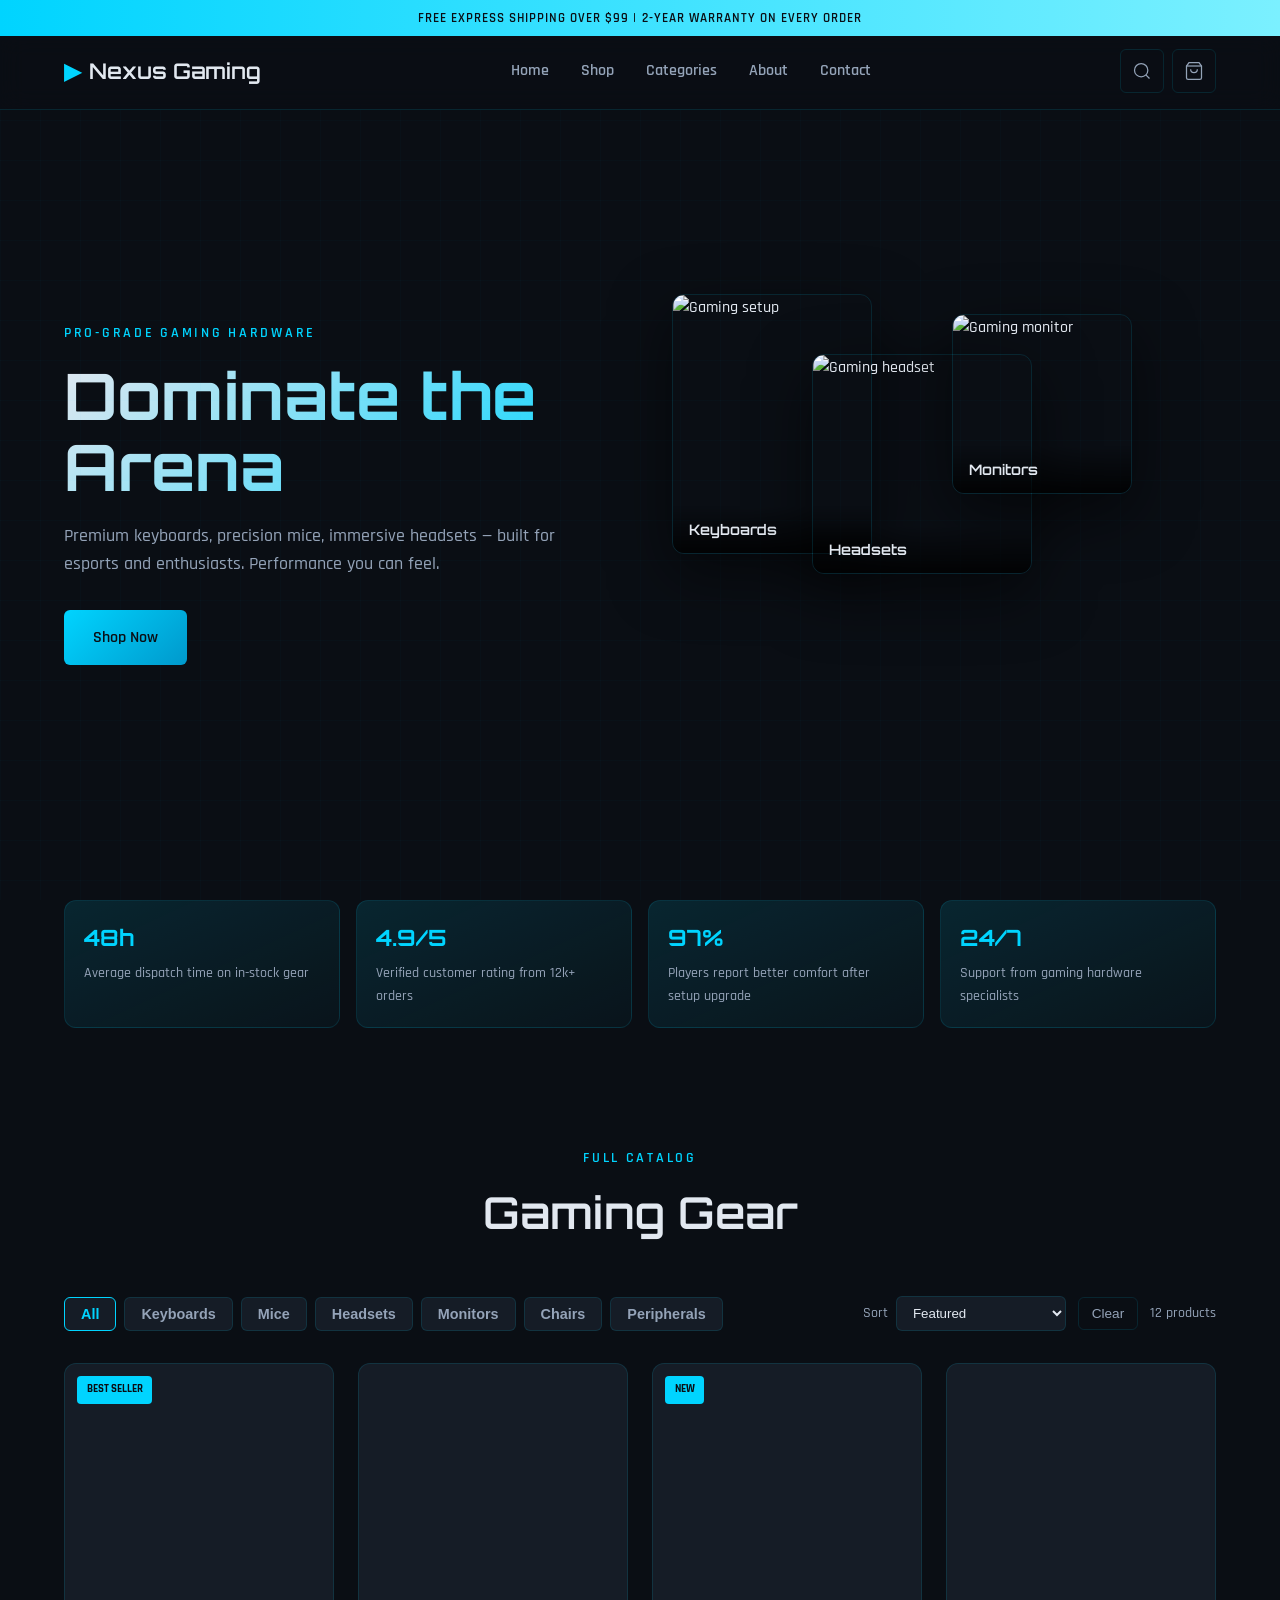
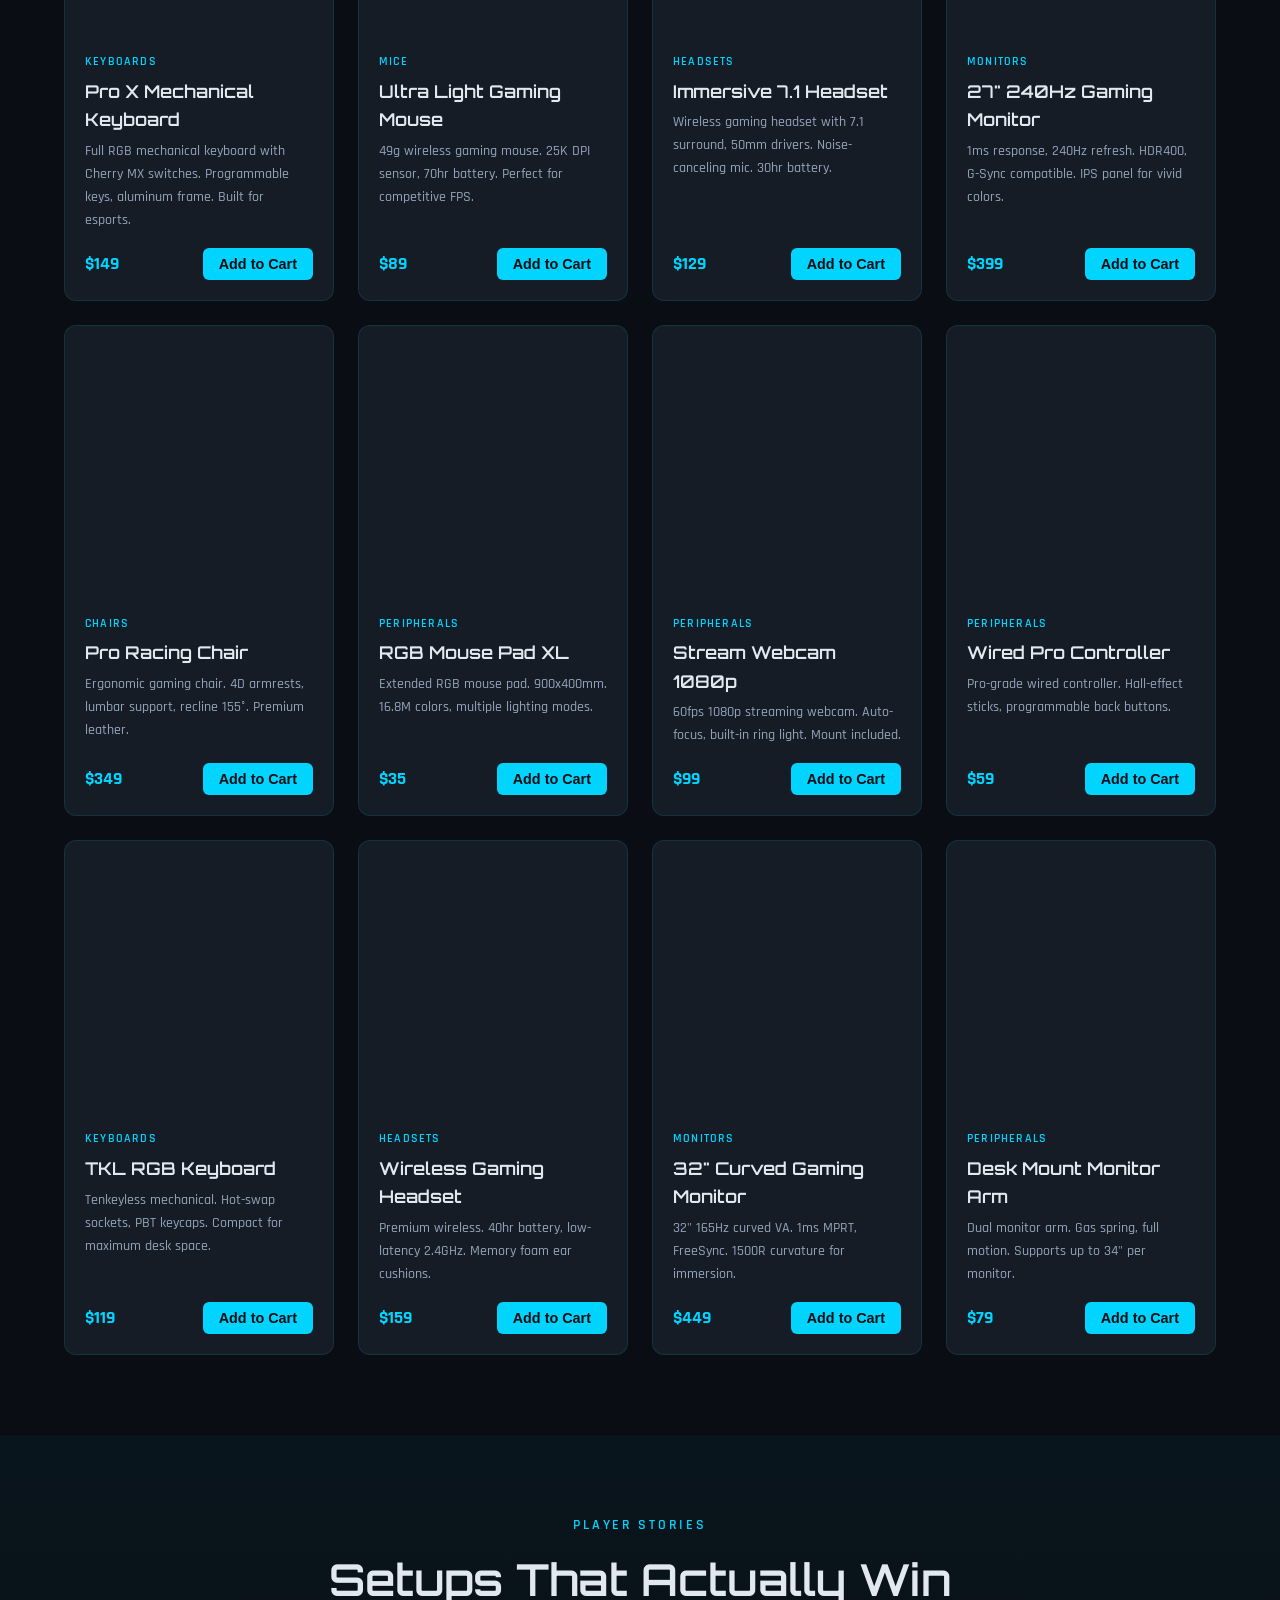
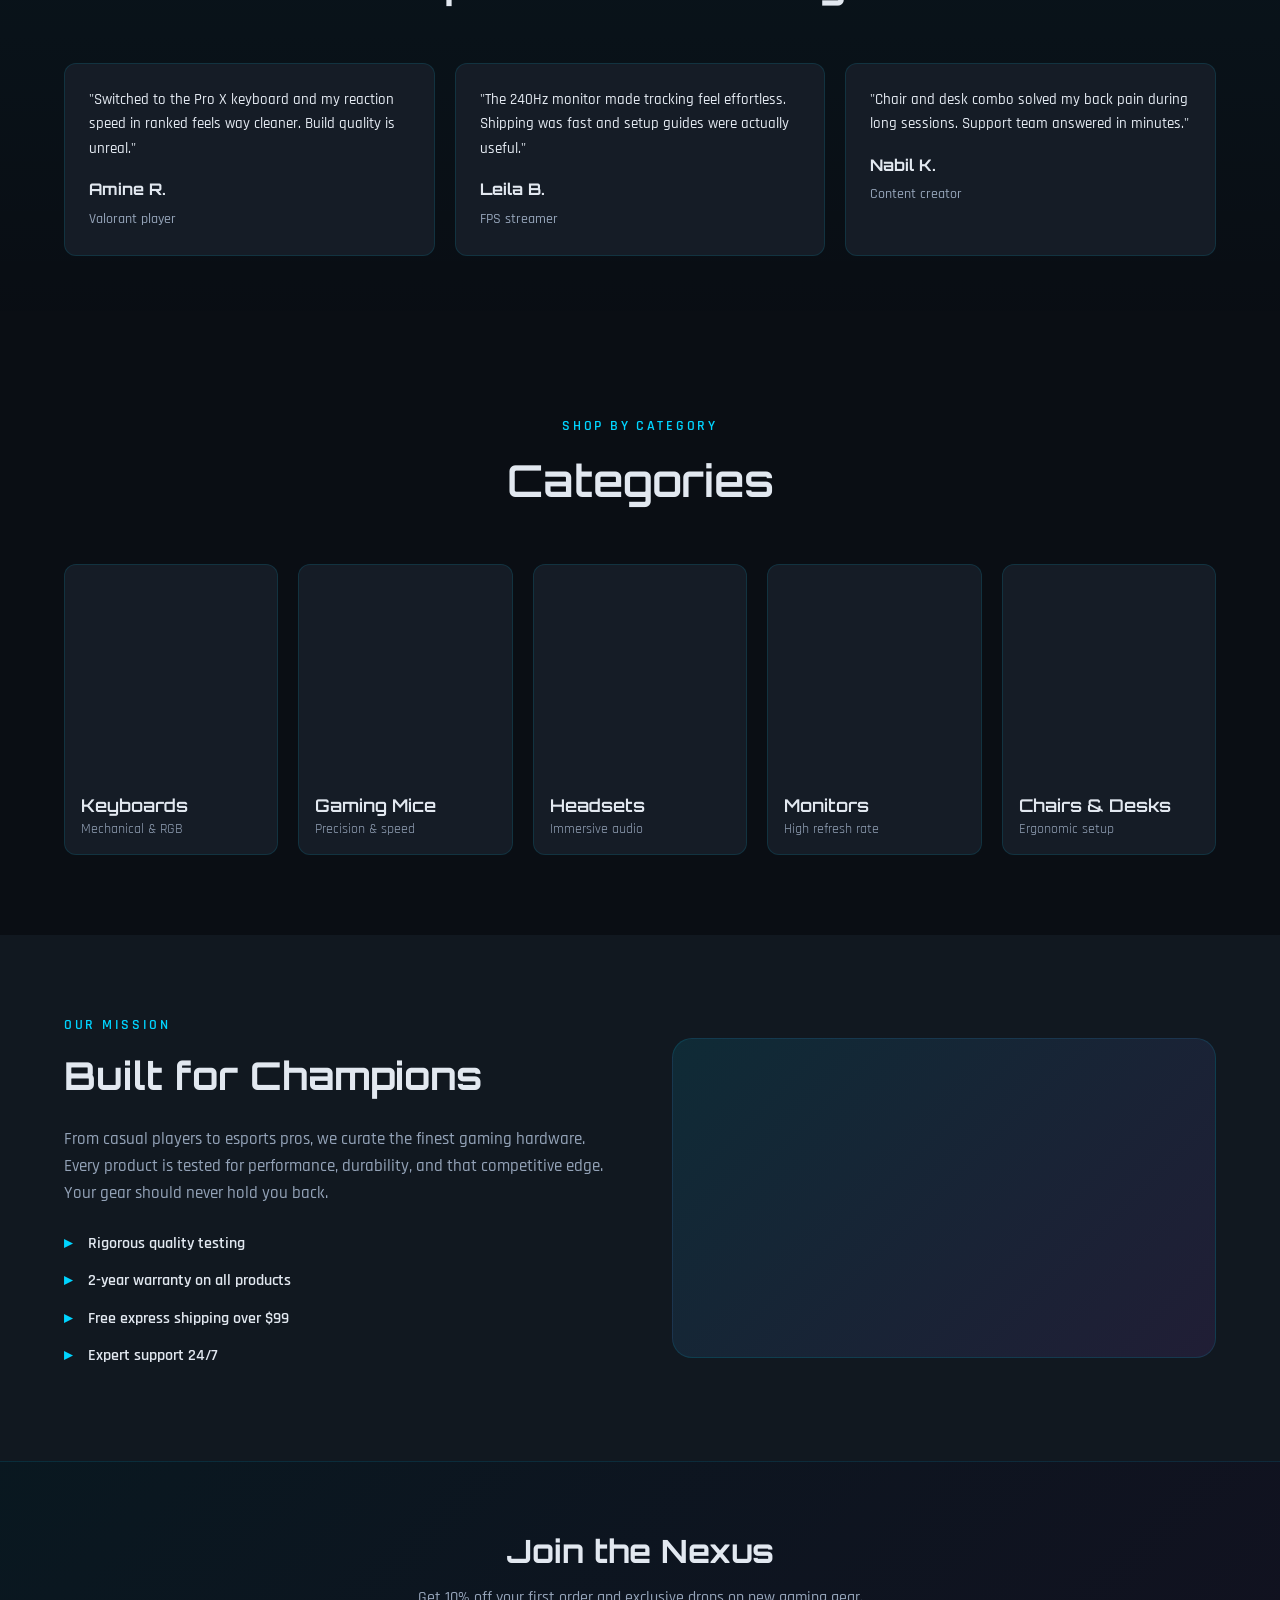
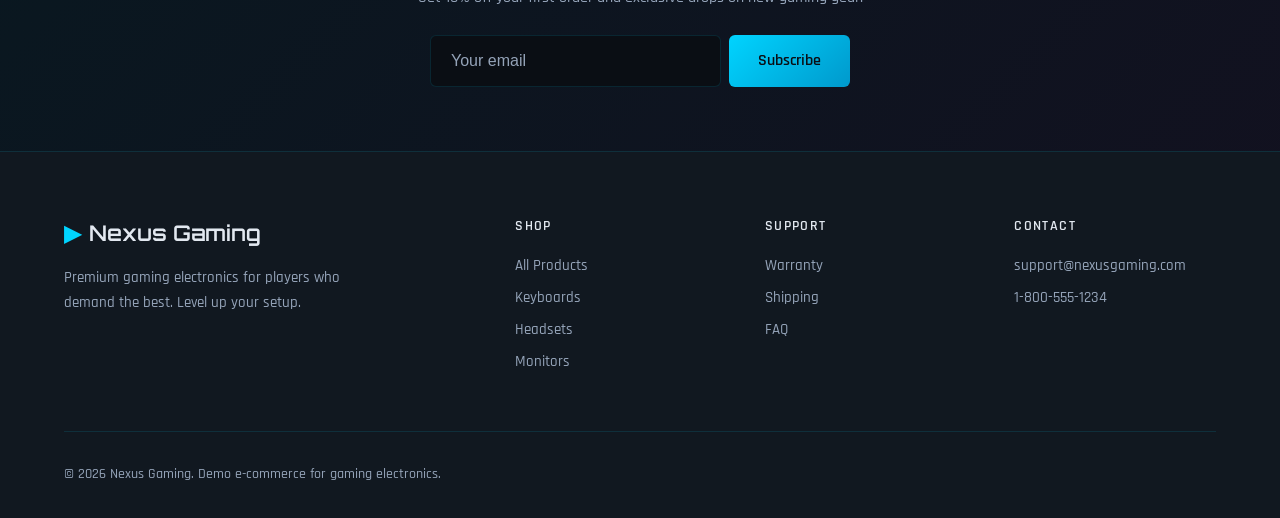
==== index.html @ 6285370c "feat: polish storefront and add Vercel setup" ====
<!DOCTYPE html>
<html lang="en">
<head>
    <meta charset="UTF-8">
    <meta name="viewport" content="width=device-width, initial-scale=1.0">
    <title>Nexus Gaming | Premium Gaming Electronics</title>
    <meta name="description" content="Premium gaming keyboards, headsets, monitors & peripherals. Level up your setup with professional-grade gaming electronics.">
    <meta name="theme-color" content="#0a0e14">
    <meta property="og:title" content="Nexus Gaming | Premium Gaming Electronics">
    <meta property="og:description" content="Shop elite gaming keyboards, mice, headsets, monitors, and more.">
    <meta property="og:type" content="website">
    <link rel="preconnect" href="https://fonts.googleapis.com">
    <link rel="preconnect" href="https://fonts.gstatic.com" crossorigin>
    <link href="https://fonts.googleapis.com/css2?family=Orbitron:wght@400;500;600;700&family=Rajdhani:wght@400;500;600;700&display=swap" rel="stylesheet">
    <link rel="stylesheet" href="styles.css">
</head>
<body>
    <div class="grid-bg" aria-hidden="true"></div>
    <p class="announcement-bar">Free express shipping over $99 | 2-year warranty on every order</p>

    <!-- Header -->
    <header class="header">
        <div class="header-inner">
            <a href="#home" class="logo">
                <span class="logo-icon">▶</span>
                <span>Nexus Gaming</span>
            </a>
            <nav class="nav">
                <a href="#home">Home</a>
                <a href="#collection">Shop</a>
                <a href="#categories">Categories</a>
                <a href="#about">About</a>
                <a href="#contact">Contact</a>
            </nav>
            <div class="header-actions">
                <button class="icon-btn" id="search-toggle" aria-label="Search">
                    <svg width="20" height="20" viewBox="0 0 24 24" fill="none" stroke="currentColor" stroke-width="1.5">
                        <circle cx="11" cy="11" r="8"/><path d="m21 21-4.35-4.35"/>
                    </svg>
                </button>
                <button class="icon-btn" id="cart-toggle" aria-label="Cart">
                    <svg width="20" height="20" viewBox="0 0 24 24" fill="none" stroke="currentColor" stroke-width="1.5">
                        <path d="M6 2L3 6v14a2 2 0 0 0 2 2h14a2 2 0 0 0 2-2V6l-3-4z"/>
                        <line x1="3" y1="6" x2="21" y2="6"/>
                        <path d="M16 10a4 4 0 0 1-8 0"/>
                    </svg>
                    <span class="cart-count">0</span>
                </button>
            </div>
            <button class="mobile-menu-btn" aria-label="Toggle menu">
                <span></span><span></span><span></span>
            </button>
        </div>
    </header>

    <!-- Search overlay -->
    <div class="search-overlay" id="search-overlay">
        <div class="search-inner">
            <input type="text" id="search-input" placeholder="Search gaming gear..." autocomplete="off">
            <button class="search-close" aria-label="Close search">&times;</button>
            <div class="search-results" id="search-results"></div>
        </div>
    </div>

    <!-- Hero -->
    <section id="home" class="hero">
        <div class="hero-content">
            <p class="hero-label">Pro-grade gaming hardware</p>
            <h1>Dominate the Arena</h1>
            <p class="hero-desc">Premium keyboards, precision mice, immersive headsets — built for esports and enthusiasts. Performance you can feel.</p>
            <a href="#collection" class="btn btn-primary">Shop Now</a>
        </div>
        <div class="hero-visual">
            <div class="hero-card hero-card-1">
                <img src="https://images.unsplash.com/photo-1593640408182-31c70c8268f5?w=500" alt="Gaming setup">
                <span class="card-label">Keyboards</span>
            </div>
            <div class="hero-card hero-card-2">
                <img src="https://images.unsplash.com/photo-1618384887929-16ec33fab9ef?w=500" alt="Gaming headset">
                <span class="card-label">Headsets</span>
            </div>
            <div class="hero-card hero-card-3">
                <img src="https://images.unsplash.com/photo-1527864550417-7fd91fc51a46?w=500" alt="Gaming monitor">
                <span class="card-label">Monitors</span>
            </div>
        </div>
    </section>

    <!-- Trust Metrics -->
    <section class="trust-strip">
        <div class="container">
            <div class="trust-grid">
                <article class="trust-card reveal">
                    <h3>48h</h3>
                    <p>Average dispatch time on in-stock gear</p>
                </article>
                <article class="trust-card reveal">
                    <h3>4.9/5</h3>
                    <p>Verified customer rating from 12k+ orders</p>
                </article>
                <article class="trust-card reveal">
                    <h3>97%</h3>
                    <p>Players report better comfort after setup upgrade</p>
                </article>
                <article class="trust-card reveal">
                    <h3>24/7</h3>
                    <p>Support from gaming hardware specialists</p>
                </article>
            </div>
        </div>
    </section>

    <!-- Product Collection -->
    <section id="collection" class="section collection">
        <div class="container">
            <div class="collection-toolbar">
                <div class="section-header">
                    <p class="section-label">Full catalog</p>
                    <h2>Gaming Gear</h2>
                </div>
                <div class="collection-controls">
                    <div class="filter-buttons" id="filter-buttons">
                        <button class="filter-btn active" data-filter="all">All</button>
                        <button class="filter-btn" data-filter="keyboards">Keyboards</button>
                        <button class="filter-btn" data-filter="mice">Mice</button>
                        <button class="filter-btn" data-filter="headsets">Headsets</button>
                        <button class="filter-btn" data-filter="monitors">Monitors</button>
                        <button class="filter-btn" data-filter="chairs">Chairs</button>
                        <button class="filter-btn" data-filter="peripherals">Peripherals</button>
                    </div>
                    <div class="collection-meta">
                        <label class="sort-wrap" for="sort-select">
                            <span>Sort</span>
                            <select id="sort-select" aria-label="Sort products">
                                <option value="featured">Featured</option>
                                <option value="price-asc">Price: Low to high</option>
                                <option value="price-desc">Price: High to low</option>
                                <option value="name-asc">Name: A to Z</option>
                            </select>
                        </label>
                        <button type="button" id="clear-filters" class="clear-filters-btn">Clear</button>
                        <div class="product-count" id="product-count" aria-live="polite">12 products</div>
                    </div>
                </div>
            </div>
            <div class="product-grid" id="product-grid"></div>
            <div class="no-results" id="no-results" style="display: none;">
                <p>No products match your search. Try a different filter or search term.</p>
            </div>
        </div>
    </section>

    <!-- Testimonials -->
    <section class="section testimonials">
        <div class="container">
            <div class="section-header">
                <p class="section-label">Player stories</p>
                <h2>Setups That Actually Win</h2>
            </div>
            <div class="testimonial-grid">
                <article class="testimonial-card reveal">
                    <p>"Switched to the Pro X keyboard and my reaction speed in ranked feels way cleaner. Build quality is unreal."</p>
                    <h4>Amine R.</h4>
                    <span>Valorant player</span>
                </article>
                <article class="testimonial-card reveal">
                    <p>"The 240Hz monitor made tracking feel effortless. Shipping was fast and setup guides were actually useful."</p>
                    <h4>Leila B.</h4>
                    <span>FPS streamer</span>
                </article>
                <article class="testimonial-card reveal">
                    <p>"Chair and desk combo solved my back pain during long sessions. Support team answered in minutes."</p>
                    <h4>Nabil K.</h4>
                    <span>Content creator</span>
                </article>
            </div>
        </div>
    </section>

    <!-- Categories -->
    <section id="categories" class="section categories">
        <div class="container">
            <div class="section-header">
                <p class="section-label">Shop by category</p>
                <h2>Categories</h2>
            </div>
            <div class="category-grid">
                <button type="button" class="category-card" data-category="keyboards">
                    <div class="category-visual" style="background-image: url('https://images.unsplash.com/photo-1593640408182-31c70c8268f5?w=400')"></div>
                    <h3>Keyboards</h3>
                    <p>Mechanical & RGB</p>
                </button>
                <button type="button" class="category-card" data-category="mice">
                    <div class="category-visual" style="background-image: url('https://images.unsplash.com/photo-1527864550417-7fd91fc51a46?w=400')"></div>
                    <h3>Gaming Mice</h3>
                    <p>Precision & speed</p>
                </button>
                <button type="button" class="category-card" data-category="headsets">
                    <div class="category-visual" style="background-image: url('https://images.unsplash.com/photo-1618384887929-16ec33fab9ef?w=400')"></div>
                    <h3>Headsets</h3>
                    <p>Immersive audio</p>
                </button>
                <button type="button" class="category-card" data-category="monitors">
                    <div class="category-visual" style="background-image: url('https://images.unsplash.com/photo-1527864550417-7fd91fc51a46?w=400')"></div>
                    <h3>Monitors</h3>
                    <p>High refresh rate</p>
                </button>
                <button type="button" class="category-card" data-category="chairs">
                    <div class="category-visual" style="background-image: url('https://images.unsplash.com/photo-1580480054693-897d289e7ca3?w=400')"></div>
                    <h3>Chairs & Desks</h3>
                    <p>Ergonomic setup</p>
                </button>
            </div>
        </div>
    </section>

    <!-- About -->
    <section id="about" class="section about-section">
        <div class="container">
            <div class="about-grid">
                <div class="about-content">
                    <p class="section-label">Our mission</p>
                    <h2>Built for Champions</h2>
                    <p class="about-desc">From casual players to esports pros, we curate the finest gaming hardware. Every product is tested for performance, durability, and that competitive edge. Your gear should never hold you back.</p>
                    <ul class="about-features">
                        <li>Rigorous quality testing</li>
                        <li>2-year warranty on all products</li>
                        <li>Free express shipping over $99</li>
                        <li>Expert support 24/7</li>
                    </ul>
                </div>
                <div class="about-visual">
                    <div class="about-card"></div>
                </div>
            </div>
        </div>
    </section>

    <!-- Newsletter -->
    <section class="newsletter">
        <div class="container">
            <div class="newsletter-inner">
                <h2>Join the Nexus</h2>
                <p>Get 10% off your first order and exclusive drops on new gaming gear.</p>
                <form class="newsletter-form" id="newsletter-form">
                    <input type="email" placeholder="Your email" required>
                    <button type="submit" class="btn btn-primary">Subscribe</button>
                </form>
            </div>
        </div>
    </section>

    <!-- Footer -->
    <footer id="contact" class="footer">
        <div class="container">
            <div class="footer-grid">
                <div class="footer-brand">
                    <a href="#home" class="logo">
                        <span class="logo-icon">▶</span>
                        <span>Nexus Gaming</span>
                    </a>
                    <p>Premium gaming electronics for players who demand the best. Level up your setup.</p>
                </div>
                <div class="footer-links">
                    <h4>Shop</h4>
                    <a href="#collection">All Products</a>
                    <a href="#collection" data-filter-link="keyboards">Keyboards</a>
                    <a href="#collection" data-filter-link="headsets">Headsets</a>
                    <a href="#collection" data-filter-link="monitors">Monitors</a>
                </div>
                <div class="footer-links">
                    <h4>Support</h4>
                    <a href="#">Warranty</a>
                    <a href="#">Shipping</a>
                    <a href="#">FAQ</a>
                </div>
                <div class="footer-links">
                    <h4>Contact</h4>
                    <a href="mailto:support@nexusgaming.com">support@nexusgaming.com</a>
                    <a href="tel:+18005551234">1-800-555-1234</a>
                </div>
            </div>
            <div class="footer-bottom">
                <p>© <span id="current-year"></span> Nexus Gaming. Demo e-commerce for gaming electronics.</p>
            </div>
        </div>
    </footer>

    <!-- Product Detail Modal -->
    <div class="modal product-preview-modal" id="product-modal" aria-hidden="true">
        <div class="modal-backdrop product-modal-backdrop"></div>
        <div class="modal-content product-modal-content">
            <button class="modal-close product-modal-close" aria-label="Close">&times;</button>
            <div class="product-modal-body" id="product-modal-body"></div>
        </div>
    </div>

    <!-- Cart Modal -->
    <div class="modal" id="cart-modal" aria-hidden="true">
        <div class="modal-backdrop cart-modal-backdrop"></div>
        <div class="modal-content cart-modal">
            <div class="modal-header">
                <h3>Your Cart</h3>
                <button class="modal-close cart-modal-close" aria-label="Close cart">&times;</button>
            </div>
            <div class="modal-body cart-modal-body">
                <p class="cart-empty" id="cart-empty">Your cart is empty. Add some gear!</p>
                <div class="cart-items-wrap">
                    <div class="cart-items" id="cart-items"></div>
                    <div class="cart-footer" id="cart-footer" style="display: none;">
                        <div class="cart-subtotal">
                            <span>Subtotal</span>
                            <strong id="cart-subtotal">$0</strong>
                        </div>
                        <p class="cart-shipping-note">Free shipping on orders over $99</p>
                        <button class="btn btn-primary btn-checkout" id="checkout-btn">Checkout</button>
                    </div>
                </div>
            </div>
        </div>
    </div>

    <!-- Checkout Modal -->
    <div class="modal" id="checkout-modal" aria-hidden="true">
        <div class="modal-backdrop checkout-modal-backdrop"></div>
        <div class="modal-content checkout-modal-content">
            <div class="modal-header">
                <h3>Checkout</h3>
                <button class="modal-close checkout-modal-close" aria-label="Close">&times;</button>
            </div>
            <div class="modal-body checkout-modal-body">
                <form id="checkout-form" class="checkout-form">
                    <div class="checkout-section">
                        <h4>Contact</h4>
                        <div class="form-row">
                            <input type="text" name="firstName" placeholder="First name" required>
                            <input type="text" name="lastName" placeholder="Last name" required>
                        </div>
                        <input type="email" name="email" placeholder="Email" required>
                        <input type="tel" name="phone" placeholder="Phone">
                    </div>
                    <div class="checkout-section">
                        <h4>Shipping</h4>
                        <input type="text" name="address" placeholder="Address" required>
                        <div class="form-row">
                            <input type="text" name="city" placeholder="City" required>
                            <input type="text" name="postalCode" placeholder="ZIP" required>
                        </div>
                        <input type="text" name="country" placeholder="Country" value="United States" required>
                    </div>
                    <div class="checkout-section">
                        <h4>Payment</h4>
                        <div class="payment-methods">
                            <label class="payment-option">
                                <input type="radio" name="payment" value="card" checked>
                                <span>Credit / Debit Card</span>
                            </label>
                            <label class="payment-option">
                                <input type="radio" name="payment" value="paypal">
                                <span>PayPal</span>
                            </label>
                        </div>
                        <p class="payment-note">Demo: No payment will be processed.</p>
                    </div>
                    <div class="checkout-order-summary" id="checkout-order-summary"></div>
                    <button type="submit" class="btn btn-primary btn-place-order" id="place-order-btn">Place Order</button>
                </form>
            </div>
        </div>
    </div>

    <!-- Order Confirmation -->
    <div class="modal" id="confirmation-modal" aria-hidden="true">
        <div class="modal-backdrop confirmation-modal-backdrop"></div>
        <div class="modal-content confirmation-modal-content">
            <div class="confirmation-body">
                <div class="confirmation-icon">✓</div>
                <h3>Order Confirmed!</h3>
                <p class="confirmation-order-id">Order #<span id="order-number"></span></p>
                <p class="confirmation-message">Thanks for your order. Shipment details will be emailed shortly.</p>
                <button class="btn btn-primary" id="confirmation-continue">Continue Shopping</button>
            </div>
        </div>
    </div>

    <script src="script.js"></script>
</body>
</html>
---- styles.css ----
/* ============================================
   Nexus Gaming — Premium Gaming Electronics
   Dark theme, cyan/purple accents
   ============================================ */

:root {
    --color-bg: #0a0e14;
    --color-bg-elevated: #111820;
    --color-bg-card: #151c26;
    --color-border: rgba(0, 212, 255, 0.12);
    --color-cyan: #00d4ff;
    --color-cyan-dim: rgba(0, 212, 255, 0.8);
    --color-purple: #a855f7;
    --color-accent: #00d4ff;
    --color-text: #e2e8f0;
    --color-text-muted: #94a3b8;
    --color-white: #ffffff;
    --font-display: 'Orbitron', sans-serif;
    --font-body: 'Rajdhani', -apple-system, sans-serif;
    --container-max: 1200px;
    --section-padding: 5rem 1.5rem;
    --radius-sm: 6px;
    --radius-md: 12px;
    --radius-lg: 20px;
    --ease-out: cubic-bezier(0.25, 0.46, 0.45, 0.94);
    --transition: 0.3s var(--ease-out);
}

*, *::before, *::after { box-sizing: border-box; margin: 0; padding: 0; }

html { scroll-behavior: smooth; }

body {
    font-family: var(--font-body);
    font-weight: 500;
    color: var(--color-text);
    background: var(--color-bg);
    line-height: 1.6;
    overflow-x: hidden;
}

.grid-bg {
    position: fixed;
    inset: 0;
    background: 
        linear-gradient(90deg, rgba(0, 212, 255, 0.02) 1px, transparent 1px),
        linear-gradient(rgba(0, 212, 255, 0.02) 1px, transparent 1px);
    background-size: 40px 40px;
    pointer-events: none;
    z-index: 0;
}

.container { max-width: var(--container-max); margin: 0 auto; padding: 0 1.5rem; }

.announcement-bar {
    position: fixed;
    top: 0;
    left: 0;
    right: 0;
    z-index: 110;
    padding: 0.5rem 1rem;
    text-align: center;
    font-size: 0.8rem;
    font-weight: 600;
    letter-spacing: 0.08em;
    text-transform: uppercase;
    color: var(--color-bg);
    background: linear-gradient(90deg, #00d4ff 0%, #7bf0ff 100%);
}

/* ========== Header ========== */
.header {
    position: fixed;
    top: 33px;
    left: 0;
    right: 0;
    z-index: 100;
    background: rgba(10, 14, 20, 0.9);
    backdrop-filter: blur(12px);
    border-bottom: 1px solid var(--color-border);
}

.header-inner {
    max-width: var(--container-max);
    margin: 0 auto;
    padding: 1rem 1.5rem;
    display: flex;
    align-items: center;
    justify-content: space-between;
}

.logo {
    display: flex;
    align-items: center;
    gap: 0.5rem;
    text-decoration: none;
    color: var(--color-text);
    font-family: var(--font-display);
    font-size: 1.35rem;
    font-weight: 600;
}

.logo-icon { color: var(--color-cyan); }

.nav { display: flex; gap: 2rem; }

.nav a {
    text-decoration: none;
    color: var(--color-text-muted);
    font-weight: 600;
    font-size: 1rem;
    transition: var(--transition);
}

.nav a:hover { color: var(--color-cyan); }

.header-actions { display: flex; align-items: center; gap: 0.5rem; }

.icon-btn {
    position: relative;
    width: 44px; height: 44px;
    display: flex;
    align-items: center;
    justify-content: center;
    background: none;
    border: 1px solid var(--color-border);
    cursor: pointer;
    color: var(--color-text-muted);
    border-radius: var(--radius-sm);
    transition: var(--transition);
}

.icon-btn:hover {
    color: var(--color-cyan);
    border-color: var(--color-cyan);
}

.cart-count {
    position: absolute;
    top: 4px; right: 4px;
    width: 18px; height: 18px;
    background: var(--color-cyan);
    color: var(--color-bg);
    font-size: 0.7rem;
    font-weight: 700;
    border-radius: 50%;
    display: flex;
    align-items: center;
    justify-content: center;
    opacity: 0;
    transform: scale(0);
    transition: var(--transition);
}

.cart-count.has-items { opacity: 1; transform: scale(1); }

.mobile-menu-btn {
    display: none;
    flex-direction: column;
    gap: 5px;
    background: none;
    border: none;
    cursor: pointer;
    padding: 8px;
}

.mobile-menu-btn span {
    width: 22px; height: 2px;
    background: var(--color-text);
    transition: var(--transition);
}

/* ========== Buttons ========== */
.btn {
    display: inline-flex;
    align-items: center;
    justify-content: center;
    padding: 0.9rem 1.8rem;
    font-family: var(--font-body);
    font-size: 1rem;
    font-weight: 600;
    text-decoration: none;
    border: none;
    border-radius: var(--radius-sm);
    cursor: pointer;
    transition: var(--transition);
}

.btn-primary {
    background: linear-gradient(135deg, var(--color-cyan) 0%, #0099cc 100%);
    color: var(--color-bg);
}

.btn-primary:hover {
    transform: translateY(-2px);
    box-shadow: 0 8px 30px rgba(0, 212, 255, 0.4);
}

.btn-add {
    padding: 0.5rem 1rem;
    font-size: 0.9rem;
    background: var(--color-cyan);
    color: var(--color-bg);
    border: none;
    border-radius: var(--radius-sm);
    cursor: pointer;
    font-weight: 600;
    transition: var(--transition);
}

.btn-add:hover {
    background: var(--color-cyan-dim);
    transform: translateY(-1px);
}

/* ========== Search ========== */
.search-overlay {
    position: fixed;
    inset: 0;
    z-index: 150;
    background: rgba(10, 14, 20, 0.98);
    display: flex;
    align-items: flex-start;
    justify-content: center;
    padding: 6rem 1.5rem 2rem;
    opacity: 0;
    visibility: hidden;
    transition: var(--transition);
}

.search-overlay.is-open { opacity: 1; visibility: visible; }

.search-inner { width: 100%; max-width: 560px; position: relative; }

.search-inner input {
    width: 100%;
    padding: 1.25rem 3rem 1.25rem 1.25rem;
    font-size: 1.25rem;
    background: var(--color-bg-elevated);
    border: 2px solid var(--color-border);
    border-radius: var(--radius-sm);
    color: var(--color-text);
    font-family: var(--font-body);
}

.search-inner input::placeholder { color: var(--color-text-muted); }
.search-inner input:focus {
    outline: none;
    border-color: var(--color-cyan);
}

.search-close {
    position: absolute;
    right: 1rem;
    top: 50%;
    transform: translateY(-50%);
    width: 36px; height: 36px;
    background: none;
    border: none;
    color: var(--color-text-muted);
    font-size: 1.5rem;
    cursor: pointer;
}

.search-results {
    margin-top: 1rem;
    background: var(--color-bg-elevated);
    border-radius: var(--radius-sm);
    overflow: hidden;
    border: 1px solid var(--color-border);
}

.search-result-item {
    display: flex;
    align-items: center;
    gap: 1rem;
    padding: 1rem 1.25rem;
    text-decoration: none;
    color: var(--color-text);
    transition: var(--transition);
}

.search-result-item:hover { background: rgba(0, 212, 255, 0.08); }

.search-result-img {
    width: 56px; height: 56px;
    min-width: 56px;
    border-radius: 6px;
    overflow: hidden;
}

.search-result-img img {
    width: 100%; height: 100%;
    object-fit: cover;
}

.search-no-results { padding: 1.5rem; color: var(--color-text-muted); text-align: center; }

/* ========== Hero ========== */
.hero {
    min-height: 100vh;
    padding: 9.5rem 1.5rem 4rem;
    display: grid;
    grid-template-columns: 1fr 1fr;
    gap: 4rem;
    align-items: center;
    max-width: var(--container-max);
    margin: 0 auto;
}

.hero-label {
    font-size: 0.85rem;
    font-weight: 600;
    color: var(--color-cyan);
    text-transform: uppercase;
    letter-spacing: 0.2em;
}

.hero h1 {
    font-family: var(--font-display);
    font-size: clamp(2.5rem, 5vw, 4rem);
    font-weight: 700;
    line-height: 1.1;
    margin: 1rem 0 1.25rem;
    background: linear-gradient(135deg, var(--color-text) 0%, var(--color-cyan) 100%);
    -webkit-background-clip: text;
    -webkit-text-fill-color: transparent;
    background-clip: text;
}

.hero-desc {
    font-size: 1.1rem;
    color: var(--color-text-muted);
    margin-bottom: 2rem;
}

.hero-visual {
    position: relative;
    height: 400px;
}

.hero-card {
    position: absolute;
    border-radius: var(--radius-md);
    overflow: hidden;
    box-shadow: 0 20px 60px rgba(0, 0, 0, 0.5);
    border: 1px solid var(--color-border);
}

.hero-card img {
    width: 100%;
    height: 100%;
    object-fit: cover;
}

.card-label {
    position: absolute;
    bottom: 0;
    left: 0;
    right: 0;
    padding: 0.75rem 1rem;
    background: linear-gradient(transparent, rgba(0,0,0,0.8));
    font-family: var(--font-display);
    font-size: 0.9rem;
    font-weight: 600;
}

.hero-card-1 { width: 200px; height: 260px; top: 0; left: 0; }
.hero-card-2 { width: 220px; height: 220px; top: 60px; left: 140px; }
.hero-card-3 { width: 180px; height: 180px; top: 20px; left: 280px; }

/* ========== Sections ========== */
.section { padding: var(--section-padding); position: relative; z-index: 1; }

.section-header {
    text-align: center;
    margin-bottom: 3rem;
}

.section-label {
    font-size: 0.85rem;
    font-weight: 600;
    color: var(--color-cyan);
    text-transform: uppercase;
    letter-spacing: 0.2em;
    margin-bottom: 0.5rem;
}

.section-header h2 {
    font-family: var(--font-display);
    font-size: clamp(2rem, 4vw, 2.75rem);
    font-weight: 600;
}

.reveal {
    opacity: 0;
    transform: translateY(16px);
    transition: opacity 0.45s ease, transform 0.45s ease;
}

.reveal.is-visible {
    opacity: 1;
    transform: translateY(0);
}

/* ========== Trust Strip ========== */
.trust-strip {
    padding: 0 1.5rem 2.5rem;
    position: relative;
    z-index: 1;
}

.trust-grid {
    display: grid;
    grid-template-columns: repeat(4, 1fr);
    gap: 1rem;
}

.trust-card {
    background: linear-gradient(155deg, rgba(0, 212, 255, 0.12) 0%, rgba(0, 212, 255, 0.03) 100%);
    border: 1px solid var(--color-border);
    border-radius: var(--radius-md);
    padding: 1.2rem;
}

.trust-card h3 {
    font-family: var(--font-display);
    font-size: 1.4rem;
    margin-bottom: 0.35rem;
    color: var(--color-cyan);
}

.trust-card p {
    color: var(--color-text-muted);
    font-size: 0.9rem;
}

/* ========== Collection ========== */
.collection-toolbar { margin-bottom: 2rem; }

.collection-controls {
    display: flex;
    flex-wrap: wrap;
    align-items: center;
    justify-content: space-between;
    gap: 1rem;
    margin-top: 1rem;
}

.collection-meta {
    display: flex;
    align-items: center;
    gap: 0.75rem;
    flex-wrap: wrap;
}

.sort-wrap {
    display: flex;
    align-items: center;
    gap: 0.5rem;
    font-size: 0.85rem;
    color: var(--color-text-muted);
}

.sort-wrap select {
    min-width: 170px;
    padding: 0.5rem 0.75rem;
    background: var(--color-bg-card);
    border: 1px solid var(--color-border);
    border-radius: var(--radius-sm);
    color: var(--color-text);
}

.clear-filters-btn {
    padding: 0.5rem 0.8rem;
    font-size: 0.85rem;
    color: var(--color-text-muted);
    background: transparent;
    border: 1px solid var(--color-border);
    border-radius: var(--radius-sm);
    cursor: pointer;
    transition: var(--transition);
}

.clear-filters-btn:hover {
    color: var(--color-cyan);
    border-color: var(--color-cyan);
}

.filter-buttons { display: flex; flex-wrap: wrap; gap: 0.5rem; }

.filter-btn {
    padding: 0.5rem 1rem;
    font-size: 0.9rem;
    font-weight: 600;
    background: var(--color-bg-card);
    border: 1px solid var(--color-border);
    border-radius: var(--radius-sm);
    color: var(--color-text-muted);
    cursor: pointer;
    transition: var(--transition);
}

.filter-btn:hover, .filter-btn.active {
    border-color: var(--color-cyan);
    color: var(--color-cyan);
}

.product-count { font-size: 0.9rem; color: var(--color-text-muted); }

.product-grid {
    display: grid;
    grid-template-columns: repeat(4, 1fr);
    gap: 1.5rem;
}

.product-card {
    background: var(--color-bg-card);
    border-radius: var(--radius-md);
    overflow: hidden;
    border: 1px solid var(--color-border);
    transition: var(--transition);
    display: flex;
    flex-direction: column;
}

.product-card:hover {
    transform: translateY(-6px);
    border-color: var(--color-cyan);
    box-shadow: 0 12px 40px rgba(0, 212, 255, 0.1);
}

.product-image {
    position: relative;
    aspect-ratio: 1;
    overflow: hidden;
}

.product-image img {
    width: 100%; height: 100%;
    object-fit: cover;
    display: block;
}

.product-badge {
    position: absolute;
    top: 12px; left: 12px;
    background: var(--color-cyan);
    color: var(--color-bg);
    font-size: 0.7rem;
    font-weight: 700;
    padding: 0.3rem 0.6rem;
    border-radius: 4px;
    text-transform: uppercase;
}

.product-quick-view {
    position: absolute;
    bottom: 0; left: 0; right: 0;
    padding: 0.75rem;
    background: var(--color-bg);
    color: var(--color-cyan);
    border: none;
    font-size: 0.85rem;
    font-weight: 600;
    opacity: 0;
    transform: translateY(100%);
    transition: var(--transition);
    cursor: pointer;
}

.product-card:hover .product-quick-view {
    opacity: 1;
    transform: translateY(0);
}

.product-info { padding: 1.25rem; flex: 1; display: flex; flex-direction: column; }

.product-category {
    font-size: 0.75rem;
    font-weight: 600;
    color: var(--color-cyan);
    text-transform: uppercase;
    letter-spacing: 0.1em;
    margin-bottom: 0.35rem;
}

.product-info h3 {
    font-family: var(--font-display);
    font-size: 1.1rem;
    font-weight: 600;
    margin-bottom: 0.4rem;
}

.product-desc {
    font-size: 0.9rem;
    color: var(--color-text-muted);
    margin-bottom: 1rem;
    flex: 1;
}

.product-footer {
    display: flex;
    align-items: center;
    justify-content: space-between;
    gap: 1rem;
}

.price {
    font-size: 1.1rem;
    font-weight: 700;
    color: var(--color-cyan);
}

.no-results { text-align: center; padding: 3rem 2rem; color: var(--color-text-muted); }

/* ========== Categories ========== */
.category-grid {
    display: grid;
    grid-template-columns: repeat(5, 1fr);
    gap: 1.25rem;
}

.category-card {
    text-decoration: none;
    color: inherit;
    background: var(--color-bg-card);
    border-radius: var(--radius-md);
    overflow: hidden;
    border: 1px solid var(--color-border);
    transition: var(--transition);
    cursor: pointer;
    text-align: left;
    font-family: inherit;
}

.category-card:hover {
    transform: translateY(-4px);
    border-color: var(--color-cyan);
    box-shadow: 0 12px 36px rgba(0, 212, 255, 0.1);
}

.category-visual {
    aspect-ratio: 1;
    background-size: cover;
    background-position: center;
}

.category-card h3 {
    font-family: var(--font-display);
    font-size: 1.1rem;
    font-weight: 600;
    padding: 1rem 1rem 0.25rem;
}

.category-card p {
    font-size: 0.85rem;
    color: var(--color-text-muted);
    padding: 0 1rem 1rem;
}

/* ========== About ========== */
.about-section { background: var(--color-bg-elevated); }

.about-grid {
    display: grid;
    grid-template-columns: 1fr 1fr;
    gap: 4rem;
    align-items: center;
}

.about-content .section-label { margin-bottom: 0.5rem; }

.about-content h2 {
    font-family: var(--font-display);
    font-size: clamp(1.75rem, 3vw, 2.5rem);
    margin-bottom: 1.25rem;
}

.about-desc {
    font-size: 1.05rem;
    color: var(--color-text-muted);
    margin-bottom: 1.5rem;
}

.about-features {
    list-style: none;
}

.about-features li {
    position: relative;
    padding-left: 1.5rem;
    margin-bottom: 0.75rem;
    font-weight: 600;
}

.about-features li::before {
    content: '▸';
    position: absolute;
    left: 0;
    color: var(--color-cyan);
}

.about-card {
    min-height: 320px;
    background: linear-gradient(135deg, rgba(0, 212, 255, 0.1) 0%, rgba(168, 85, 247, 0.1) 100%);
    border-radius: var(--radius-lg);
    border: 1px solid var(--color-border);
}

/* ========== Testimonials ========== */
.testimonials {
    background: linear-gradient(180deg, rgba(0, 212, 255, 0.04) 0%, rgba(10, 14, 20, 0) 100%);
}

.testimonial-grid {
    display: grid;
    grid-template-columns: repeat(3, 1fr);
    gap: 1.25rem;
}

.testimonial-card {
    padding: 1.5rem;
    border: 1px solid var(--color-border);
    border-radius: var(--radius-md);
    background: var(--color-bg-card);
}

.testimonial-card p {
    color: var(--color-text);
    font-size: 0.95rem;
    margin-bottom: 1rem;
}

.testimonial-card h4 {
    font-family: var(--font-display);
    font-size: 1rem;
    margin-bottom: 0.2rem;
}

.testimonial-card span {
    font-size: 0.85rem;
    color: var(--color-text-muted);
}

/* ========== Newsletter ========== */
.newsletter {
    padding: 4rem 1.5rem;
    background: linear-gradient(135deg, rgba(0, 212, 255, 0.05) 0%, rgba(168, 85, 247, 0.05) 100%);
    border-top: 1px solid var(--color-border);
}

.newsletter-inner {
    max-width: 560px;
    margin: 0 auto;
    text-align: center;
}

.newsletter h2 {
    font-family: var(--font-display);
    font-size: 2rem;
    margin-bottom: 0.5rem;
}

.newsletter p {
    color: var(--color-text-muted);
    margin-bottom: 1.5rem;
}

.newsletter-form {
    display: flex;
    gap: 0.5rem;
    max-width: 420px;
    margin: 0 auto;
}

.newsletter-form input {
    flex: 1;
    padding: 1rem 1.25rem;
    border: 1px solid var(--color-border);
    border-radius: var(--radius-sm);
    background: var(--color-bg);
    color: var(--color-text);
    font-size: 1rem;
}

.newsletter-form input::placeholder { color: var(--color-text-muted); }
.newsletter-form input:focus {
    outline: none;
    border-color: var(--color-cyan);
}

/* ========== Footer ========== */
.footer {
    padding: 4rem 1.5rem 2rem;
    background: var(--color-bg-elevated);
    border-top: 1px solid var(--color-border);
}

.footer-grid {
    display: grid;
    grid-template-columns: 2fr 1fr 1fr 1fr;
    gap: 3rem;
    margin-bottom: 3rem;
}

.footer-brand .logo { color: var(--color-text); }
.footer-brand p {
    margin-top: 1rem;
    font-size: 0.95rem;
    color: var(--color-text-muted);
    max-width: 300px;
}

.footer-links h4 {
    font-size: 0.85rem;
    font-weight: 600;
    text-transform: uppercase;
    letter-spacing: 0.1em;
    margin-bottom: 1rem;
}

.footer-links a {
    display: block;
    color: var(--color-text-muted);
    text-decoration: none;
    font-size: 0.95rem;
    margin-bottom: 0.5rem;
    transition: var(--transition);
}

.footer-links a:hover { color: var(--color-cyan); }

.footer-bottom {
    padding-top: 2rem;
    border-top: 1px solid var(--color-border);
}

.footer-bottom p { font-size: 0.85rem; color: var(--color-text-muted); }

/* ========== Modals ========== */
.modal {
    position: fixed;
    inset: 0;
    z-index: 200;
    display: flex;
    align-items: flex-end;
    justify-content: flex-end;
    opacity: 0;
    visibility: hidden;
    transition: var(--transition);
}

.modal.is-open { opacity: 1; visibility: visible; }

#product-modal, #checkout-modal, #confirmation-modal {
    align-items: center;
    justify-content: center;
}

.modal-backdrop {
    position: absolute;
    inset: 0;
    background: rgba(0, 0, 0, 0.7);
}

.modal-content {
    position: relative;
    width: 100%;
    max-width: 420px;
    height: 100%;
    max-height: 100vh;
    background: var(--color-bg-elevated);
    border-left: 1px solid var(--color-border);
    transform: translateX(100%);
    transition: var(--transition);
}

.modal.is-open .modal-content { transform: translateX(0); }

.product-preview-modal .modal-content {
    max-width: 900px;
    width: 95%;
    height: auto;
    max-height: 90vh;
    margin: 1rem;
    background: var(--color-bg-card);
    border-radius: var(--radius-lg);
    border: 1px solid var(--color-border);
    transform: scale(0.96);
}

.product-preview-modal.is-open .modal-content { transform: scale(1); }

.modal-header {
    display: flex;
    align-items: center;
    justify-content: space-between;
    padding: 1.5rem;
    border-bottom: 1px solid var(--color-border);
}

.modal-header h3 { font-family: var(--font-display); font-size: 1.25rem; }

.modal-close {
    width: 44px; height: 44px;
    display: flex;
    align-items: center;
    justify-content: center;
    font-size: 1.5rem;
    background: none;
    border: none;
    cursor: pointer;
    color: var(--color-text-muted);
    transition: var(--transition);
}

.modal-close:hover { color: var(--color-cyan); }

.modal-body { padding: 1.5rem; overflow-y: auto; }

.cart-empty { color: var(--color-text-muted); text-align: center; padding: 2rem; }

.cart-item {
    display: grid;
    grid-template-columns: 1fr auto auto auto;
    align-items: center;
    gap: 0.75rem;
    padding: 1rem 0;
    border-bottom: 1px solid var(--color-border);
}

.cart-item-info { min-width: 0; }

.cart-item-qty { display: flex; align-items: center; gap: 0.35rem; }

.qty-btn-sm {
    width: 28px; height: 28px;
    display: flex;
    align-items: center;
    justify-content: center;
    background: var(--color-bg);
    border: 1px solid var(--color-border);
    border-radius: 4px;
    font-size: 1rem;
    cursor: pointer;
    color: var(--color-text);
    transition: var(--transition);
}

.qty-btn-sm:hover {
    background: var(--color-cyan);
    border-color: var(--color-cyan);
    color: var(--color-bg);
}

.cart-item-total { font-weight: 700; min-width: 70px; text-align: right; color: var(--color-cyan); }

.cart-item-remove {
    width: 32px; height: 32px;
    display: flex;
    align-items: center;
    justify-content: center;
    background: none;
    border: none;
    font-size: 1.25rem;
    cursor: pointer;
    color: var(--color-text-muted);
    transition: var(--transition);
}

.cart-item-remove:hover { color: var(--color-cyan); }

.cart-footer {
    padding-top: 1.5rem;
    margin-top: 1rem;
    border-top: 2px solid var(--color-border);
}

.cart-subtotal { display: flex; justify-content: space-between; margin-bottom: 0.5rem; }
.cart-shipping-note { font-size: 0.85rem; color: var(--color-text-muted); margin-bottom: 1rem; }
.btn-checkout { width: 100%; }

/* Product Modal */
.product-modal-body { padding: 0; }

.product-modal-grid {
    display: grid;
    grid-template-columns: 1fr 1fr;
    gap: 0;
}

.product-modal-image {
    position: relative;
    aspect-ratio: 1;
    background: var(--color-bg);
    overflow: hidden;
}

.product-modal-image img {
    width: 100%; height: 100%;
    object-fit: cover;
}

.product-modal-close {
    position: absolute;
    top: 1rem; right: 1rem;
    z-index: 10;
    width: 44px; height: 44px;
    background: rgba(0, 0, 0, 0.7);
    border-radius: 50%;
    border: 1px solid var(--color-border);
}

.product-modal-details {
    padding: 2rem;
    display: flex;
    flex-direction: column;
}

.product-modal-details .product-category {
    font-size: 0.75rem;
    color: var(--color-cyan);
    margin-bottom: 0.35rem;
}

.product-modal-details h2 {
    font-family: var(--font-display);
    font-size: clamp(1.5rem, 2.5vw, 1.85rem);
    margin-bottom: 0.5rem;
}

.product-modal-price {
    font-size: 1.5rem;
    font-weight: 700;
    color: var(--color-cyan);
    margin-bottom: 1rem;
}

.product-modal-desc {
    color: var(--color-text-muted);
    font-size: 0.95rem;
    margin-bottom: 1.5rem;
}

.product-option { margin-bottom: 1rem; }
.product-option label {
    display: block;
    font-size: 0.85rem;
    font-weight: 600;
    margin-bottom: 0.5rem;
}

.option-buttons { display: flex; gap: 0.5rem; flex-wrap: wrap; }

.option-btn {
    padding: 0.5rem 1rem;
    font-size: 0.9rem;
    background: var(--color-bg);
    border: 1px solid var(--color-border);
    border-radius: var(--radius-sm);
    color: var(--color-text);
    cursor: pointer;
    transition: var(--transition);
}

.option-btn:hover, .option-btn.selected {
    border-color: var(--color-cyan);
    color: var(--color-cyan);
}

.product-modal-actions {
    display: flex;
    gap: 1rem;
    align-items: center;
    margin-top: auto;
    padding-top: 1.5rem;
}

.quantity-selector {
    display: flex;
    align-items: center;
    border: 1px solid var(--color-border);
    border-radius: var(--radius-sm);
}

.qty-btn {
    width: 40px; height: 40px;
    display: flex;
    align-items: center;
    justify-content: center;
    background: none;
    border: none;
    font-size: 1.25rem;
    cursor: pointer;
    color: var(--color-text);
}

.qty-input {
    width: 50px;
    text-align: center;
    border: none;
    border-left: 1px solid var(--color-border);
    border-right: 1px solid var(--color-border);
    background: transparent;
    color: var(--color-text);
    font-size: 1rem;
}

.btn-add-product { flex: 1; }

/* Checkout */
.checkout-modal-content {
    max-width: 520px;
    max-height: 90vh;
    overflow-y: auto;
    background: var(--color-bg-card);
    border: 1px solid var(--color-border);
    border-radius: var(--radius-lg);
}

.checkout-form input {
    width: 100%;
    padding: 0.9rem 1rem;
    font-size: 1rem;
    border: 1px solid var(--color-border);
    border-radius: var(--radius-sm);
    margin-bottom: 1rem;
    background: var(--color-bg);
    color: var(--color-text);
}

.form-row { display: grid; grid-template-columns: 1fr 1fr; gap: 1rem; }

.checkout-section { margin-bottom: 1.5rem; }
.checkout-section h4 { font-size: 0.9rem; font-weight: 600; margin-bottom: 1rem; }

.payment-methods { display: flex; flex-direction: column; gap: 0.75rem; }
.payment-option { display: flex; align-items: center; gap: 0.75rem; cursor: pointer; }
.payment-option input { width: auto; margin: 0; }
.payment-note { font-size: 0.8rem; color: var(--color-text-muted); margin-top: 0.5rem; }

.checkout-order-summary {
    background: var(--color-bg);
    padding: 1.25rem;
    border-radius: var(--radius-sm);
    margin: 1.5rem 0;
    border: 1px solid var(--color-border);
}

.checkout-item {
    display: flex;
    justify-content: space-between;
    padding: 0.5rem 0;
}

.checkout-total {
    display: flex;
    justify-content: space-between;
    padding-top: 1rem;
    margin-top: 1rem;
    border-top: 2px solid var(--color-border);
}

.btn-place-order { width: 100%; }

/* Confirmation */
.confirmation-modal-content {
    max-width: 420px;
    text-align: center;
    background: var(--color-bg-card);
    border: 1px solid var(--color-border);
    border-radius: var(--radius-lg);
}

.confirmation-body { padding: 2.5rem; }

.confirmation-icon {
    width: 64px; height: 64px;
    margin: 0 auto 1.5rem;
    background: var(--color-cyan);
    color: var(--color-bg);
    font-size: 2rem;
    font-weight: bold;
    border-radius: 50%;
    display: flex;
    align-items: center;
    justify-content: center;
}

.confirmation-body h3 { font-family: var(--font-display); font-size: 1.5rem; margin-bottom: 0.5rem; }
.confirmation-order-id { font-weight: 700; color: var(--color-cyan); margin-bottom: 1rem; }
.confirmation-message { color: var(--color-text-muted); margin-bottom: 1.5rem; }

/* ========== Responsive ========== */
@media (max-width: 1024px) {
    .hero { grid-template-columns: 1fr; text-align: center; }
    .hero-visual { display: none; }
    .product-grid { grid-template-columns: repeat(2, 1fr); }
    .category-grid { grid-template-columns: repeat(3, 1fr); }
    .about-grid { grid-template-columns: 1fr; }
    .footer-grid { grid-template-columns: 1fr 1fr; }
    .trust-grid { grid-template-columns: repeat(2, 1fr); }
    .testimonial-grid { grid-template-columns: 1fr; }
}

@media (max-width: 768px) {
    .nav {
        position: fixed;
        top: 98px; left: 0; right: 0;
        display: flex;
        flex-direction: column;
        background: var(--color-bg-elevated);
        padding: 2rem;
        gap: 1.5rem;
        border-bottom: 1px solid var(--color-border);
        transform: translateY(-100%);
        opacity: 0;
        visibility: hidden;
        transition: var(--transition);
    }
    .nav.is-open { transform: translateY(0); opacity: 1; visibility: visible; }
    .mobile-menu-btn { display: flex; }
    .mobile-menu-btn.is-active span:nth-child(1) { transform: rotate(45deg) translate(5px, 5px); }
    .mobile-menu-btn.is-active span:nth-child(2) { opacity: 0; }
    .mobile-menu-btn.is-active span:nth-child(3) { transform: rotate(-45deg) translate(5px, -5px); }
    .product-grid { grid-template-columns: 1fr; }
    .category-grid { grid-template-columns: 1fr 1fr; }
    .trust-grid { grid-template-columns: 1fr; }
    .newsletter-form { flex-direction: column; }
    .footer-grid { grid-template-columns: 1fr; }
    .product-modal-grid { grid-template-columns: 1fr; }
    .product-modal-details { padding: 1.5rem; }
    .product-modal-actions { flex-direction: column; }
    .product-modal-actions .btn-add-product { width: 100%; }
}

@media (min-width: 769px) {
    .nav { display: flex !important; }
}

@media (max-width: 480px) {
    .category-grid { grid-template-columns: 1fr; }
    .announcement-bar { font-size: 0.7rem; padding: 0.45rem 0.5rem; }
}
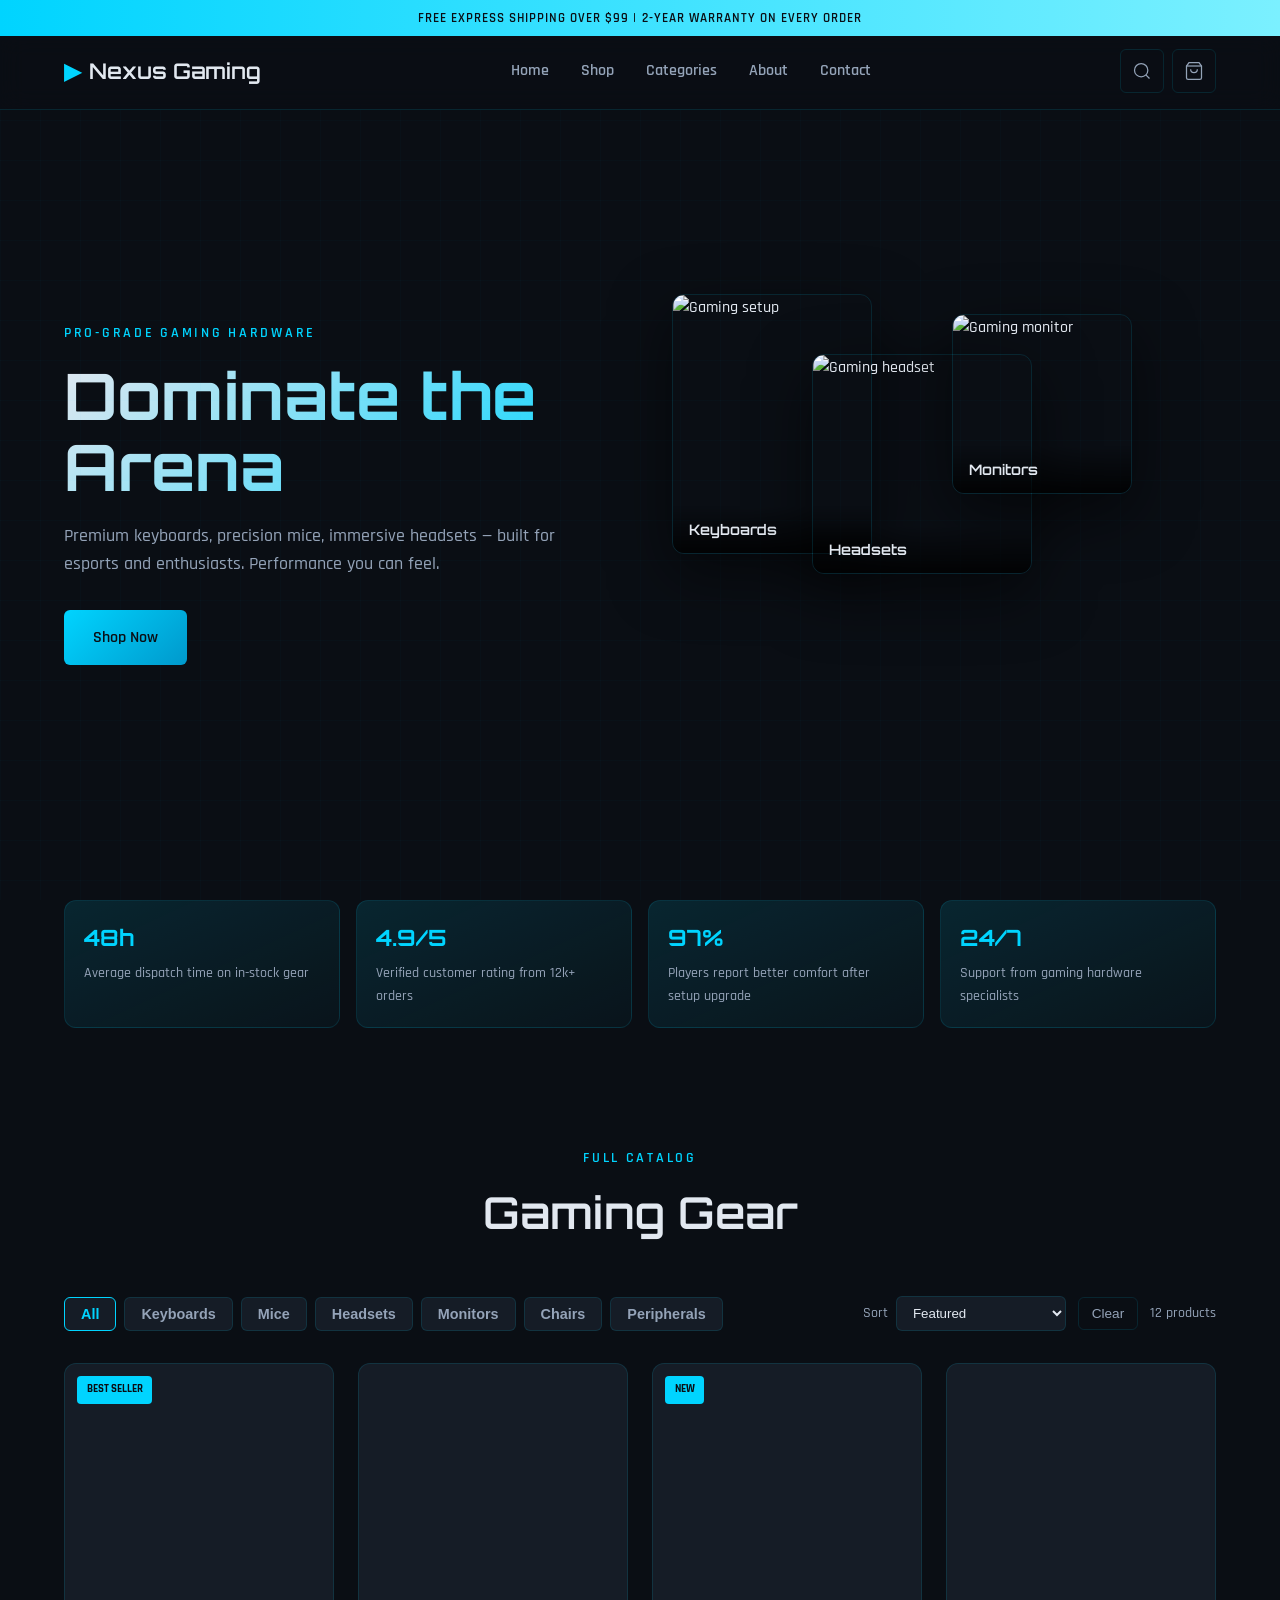
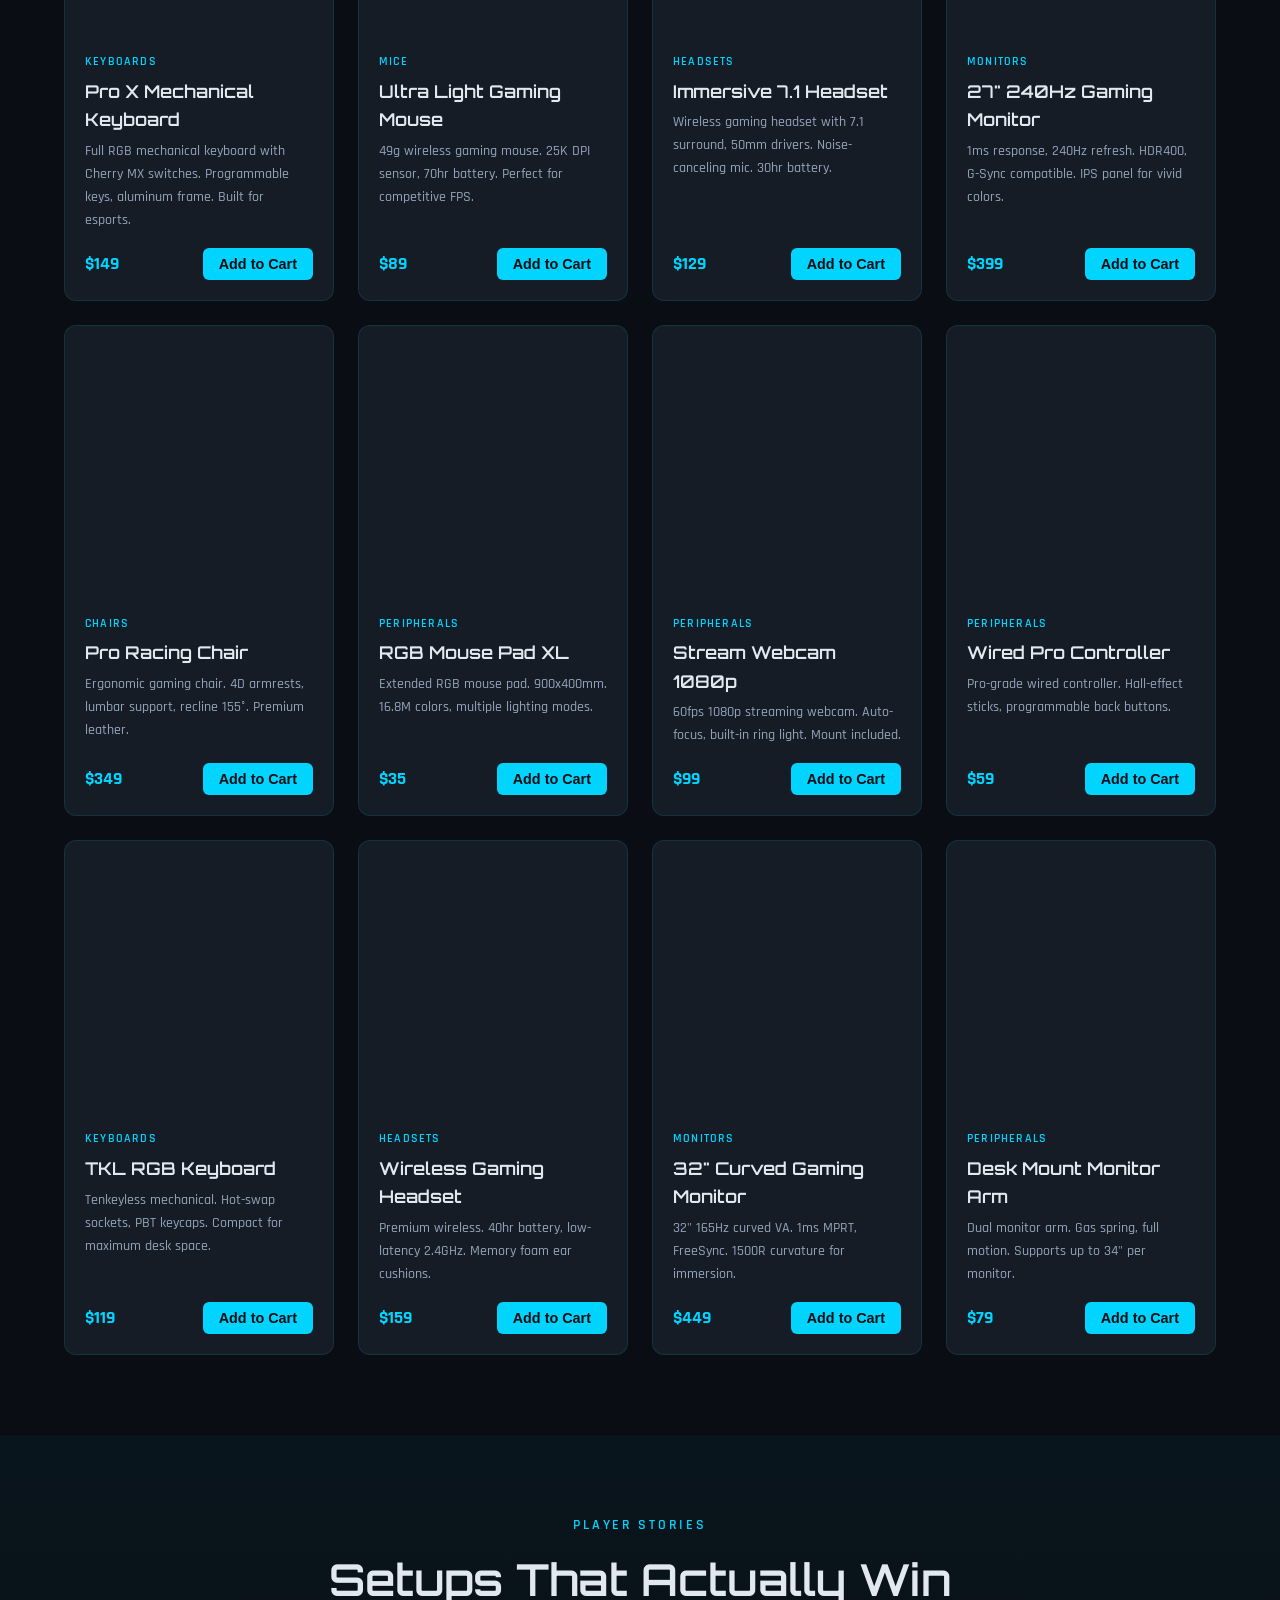
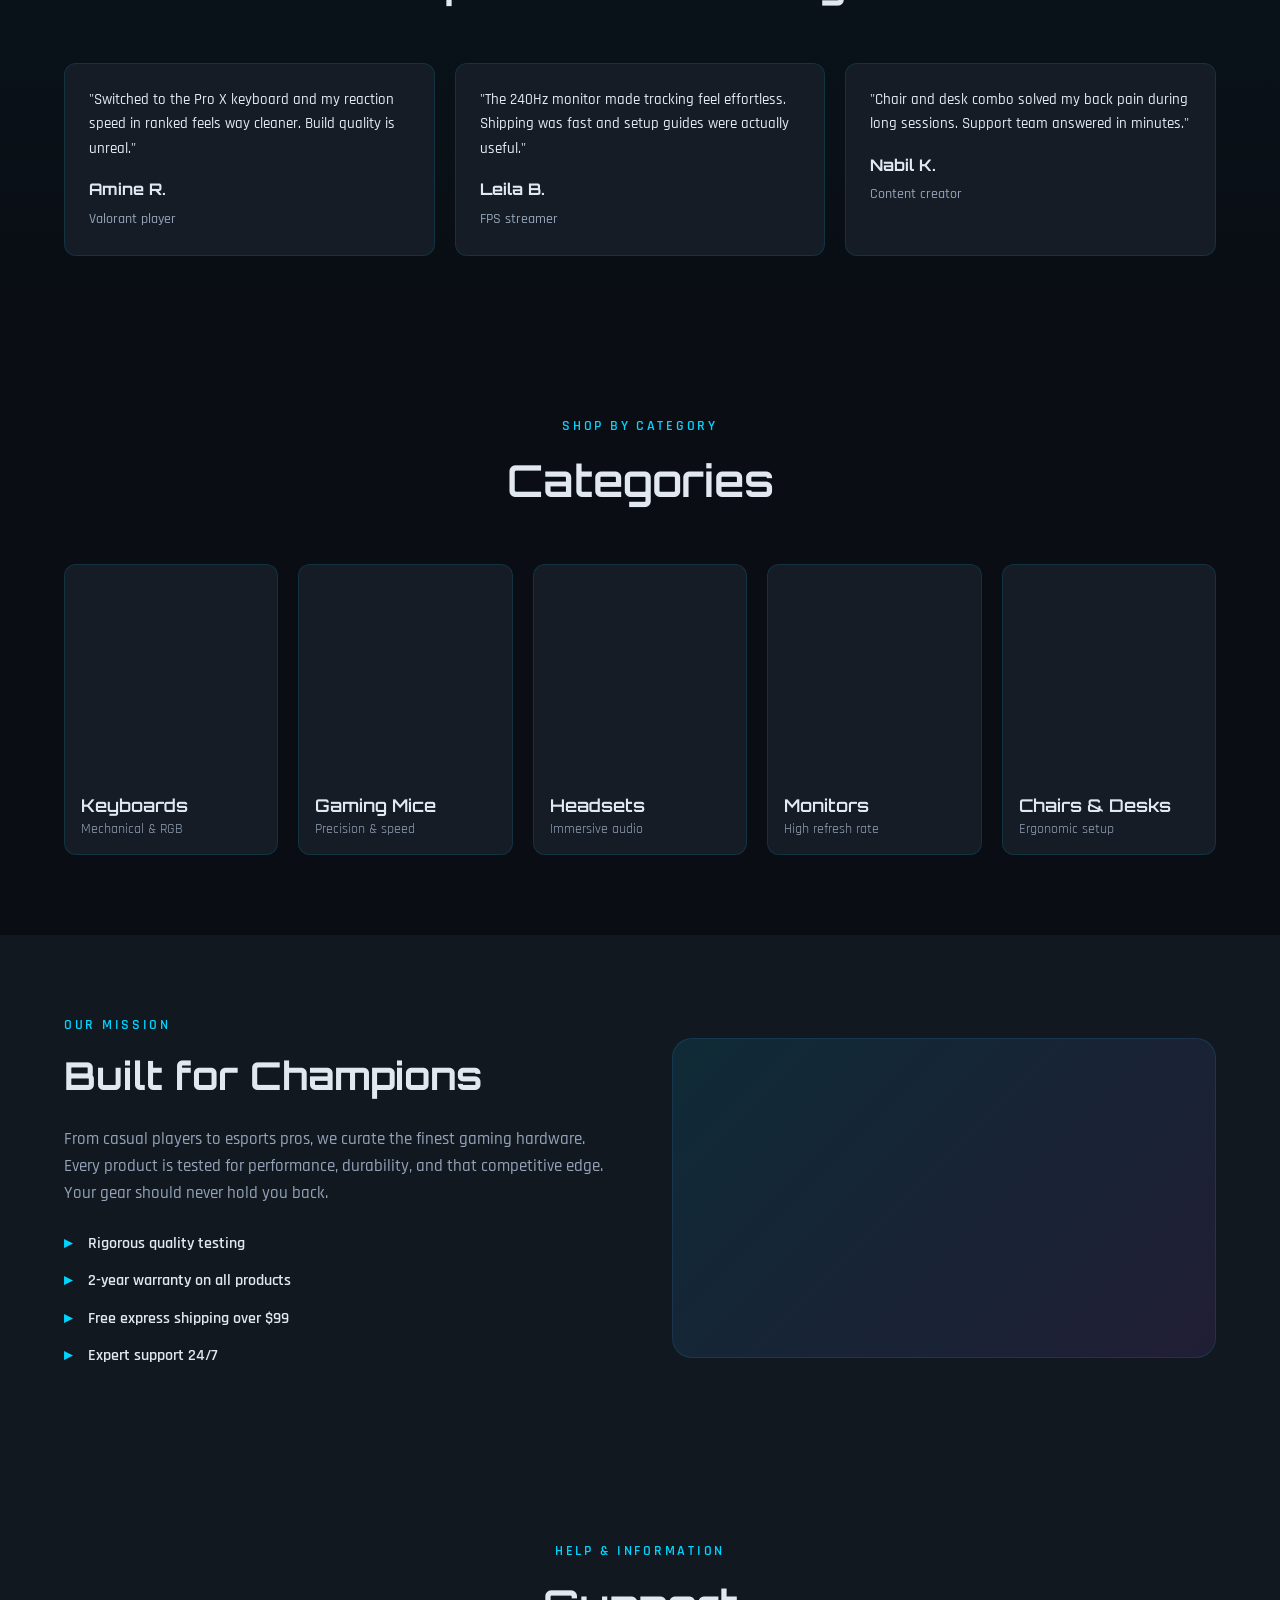
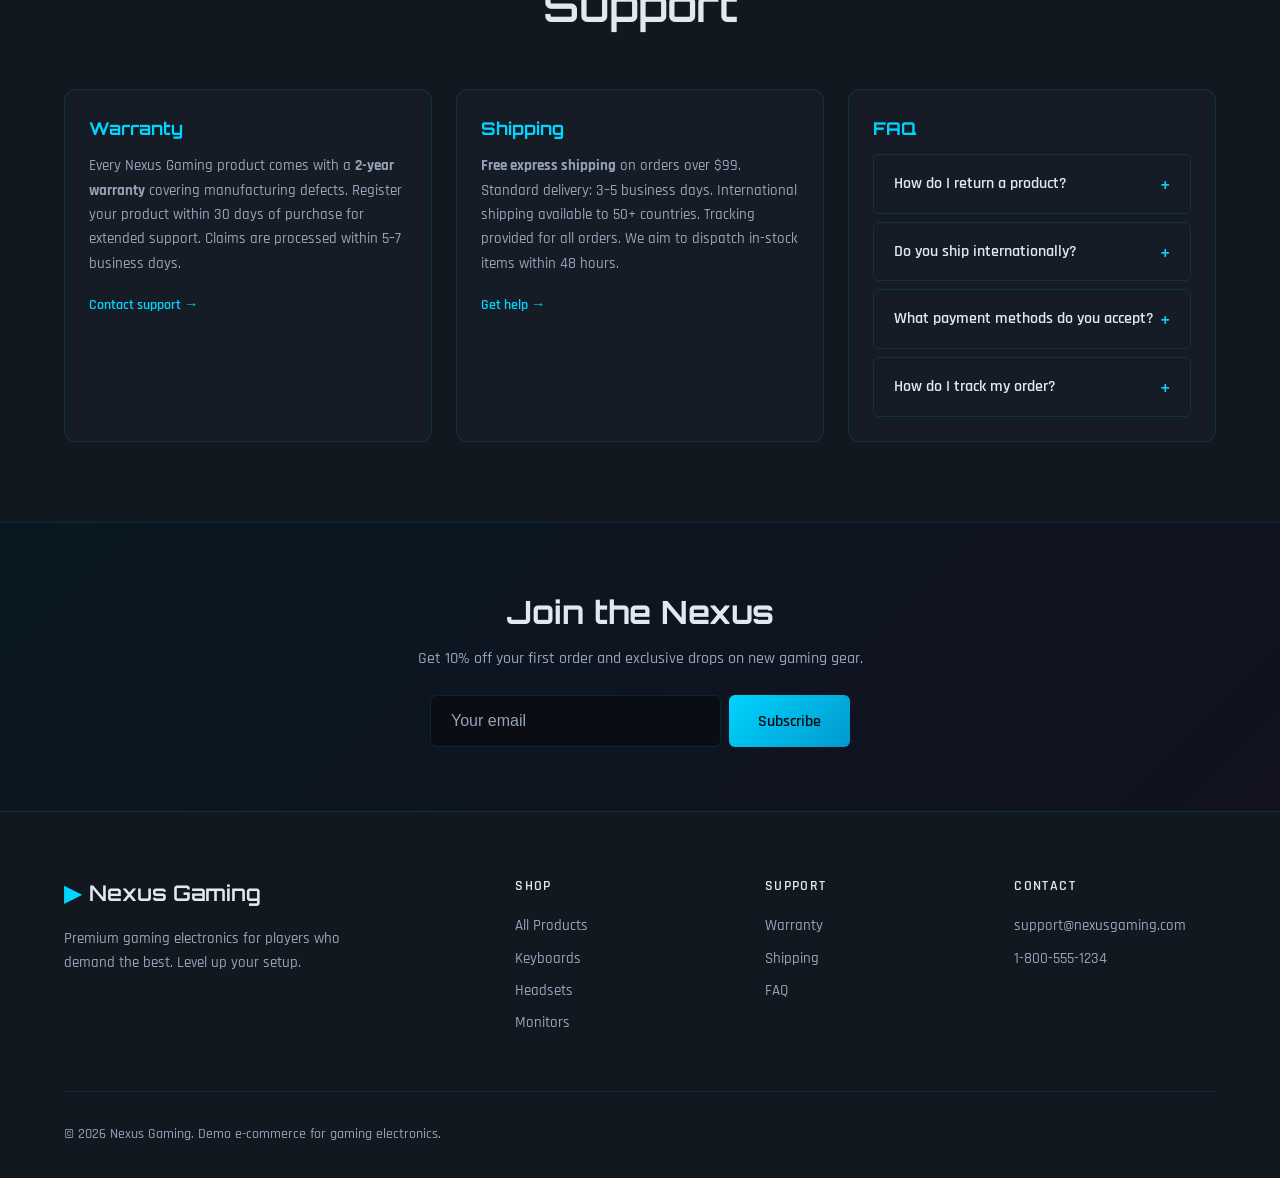
==== commit 7b299c7b: "feat: complete GamingNexus with Support section, hero clicks, skip-link, deploy ready Made-with: Cur" ====
--- a/index.html
+++ b/index.html
@@ -15,6 +15,7 @@
     <link rel="stylesheet" href="styles.css">
 </head>
 <body>
+    <a href="#home" class="skip-link">Skip to content</a>
     <div class="grid-bg" aria-hidden="true"></div>
     <p class="announcement-bar">Free express shipping over $99 | 2-year warranty on every order</p>
 
@@ -236,6 +237,49 @@
         </div>
     </section>
 
+    <!-- Support: Warranty, Shipping, FAQ -->
+    <section id="support" class="section support-section">
+        <div class="container">
+            <div class="section-header">
+                <p class="section-label">Help & information</p>
+                <h2>Support</h2>
+            </div>
+            <div class="support-grid">
+                <article id="warranty" class="support-card reveal">
+                    <h3>Warranty</h3>
+                    <p>Every Nexus Gaming product comes with a <strong>2-year warranty</strong> covering manufacturing defects. Register your product within 30 days of purchase for extended support. Claims are processed within 5–7 business days.</p>
+                    <a href="#contact" class="support-link">Contact support →</a>
+                </article>
+                <article id="shipping" class="support-card reveal">
+                    <h3>Shipping</h3>
+                    <p><strong>Free express shipping</strong> on orders over $99. Standard delivery: 3–5 business days. International shipping available to 50+ countries. Tracking provided for all orders. We aim to dispatch in-stock items within 48 hours.</p>
+                    <a href="#contact" class="support-link">Get help →</a>
+                </article>
+                <article id="faq" class="support-card support-faq reveal">
+                    <h3>FAQ</h3>
+                    <div class="faq-list">
+                        <details class="faq-item">
+                            <summary>How do I return a product?</summary>
+                            <p>Returns are accepted within 30 days. Initiate a return from your account or contact support. Items must be unused and in original packaging.</p>
+                        </details>
+                        <details class="faq-item">
+                            <summary>Do you ship internationally?</summary>
+                            <p>Yes. We ship to 50+ countries. International orders typically arrive in 7–14 business days. Customs fees may apply.</p>
+                        </details>
+                        <details class="faq-item">
+                            <summary>What payment methods do you accept?</summary>
+                            <p>We accept major credit cards (Visa, Mastercard, Amex), PayPal, and other regional payment methods.</p>
+                        </details>
+                        <details class="faq-item">
+                            <summary>How do I track my order?</summary>
+                            <p>You’ll receive a tracking link via email once your order ships. You can also check status in your account.</p>
+                        </details>
+                    </div>
+                </article>
+            </div>
+        </div>
+    </section>
+
     <!-- Newsletter -->
     <section class="newsletter">
         <div class="container">
@@ -270,9 +314,9 @@
                 </div>
                 <div class="footer-links">
                     <h4>Support</h4>
-                    <a href="#">Warranty</a>
-                    <a href="#">Shipping</a>
-                    <a href="#">FAQ</a>
+                    <a href="#warranty">Warranty</a>
+                    <a href="#shipping">Shipping</a>
+                    <a href="#faq">FAQ</a>
                 </div>
                 <div class="footer-links">
                     <h4>Contact</h4>
--- a/styles.css
+++ b/styles.css
@@ -52,6 +52,21 @@
 
 .container { max-width: var(--container-max); margin: 0 auto; padding: 0 1.5rem; }
 
+.skip-link {
+    position: absolute;
+    top: -100px;
+    left: 1rem;
+    z-index: 999;
+    padding: 0.75rem 1.25rem;
+    background: var(--color-cyan);
+    color: var(--color-bg);
+    font-weight: 600;
+    text-decoration: none;
+    border-radius: var(--radius-sm);
+    transition: top 0.2s;
+}
+.skip-link:focus { top: 4rem; outline: 2px solid var(--color-cyan); outline-offset: 2px; }
+
 .announcement-bar {
     position: fixed;
     top: 0;
@@ -213,6 +228,11 @@
     transform: translateY(-1px);
 }
 
+.btn-add.added {
+    background: #22c55e;
+    transform: scale(1.05);
+}
+
 /* ========== Search ========== */
 .search-overlay {
     position: fixed;
@@ -345,6 +365,14 @@
     overflow: hidden;
     box-shadow: 0 20px 60px rgba(0, 0, 0, 0.5);
     border: 1px solid var(--color-border);
+    cursor: pointer;
+    transition: var(--transition);
+}
+
+.hero-card:hover {
+    transform: scale(1.05);
+    border-color: var(--color-cyan);
+    box-shadow: 0 24px 60px rgba(0, 212, 255, 0.2);
 }
 
 .hero-card img {
@@ -741,6 +769,86 @@
 .testimonial-card span {
     font-size: 0.85rem;
     color: var(--color-text-muted);
+}
+
+/* ========== Support ========== */
+.support-section { background: var(--color-bg-elevated); }
+
+.support-grid {
+    display: grid;
+    grid-template-columns: repeat(3, 1fr);
+    gap: 1.5rem;
+}
+
+.support-card {
+    background: var(--color-bg-card);
+    border: 1px solid var(--color-border);
+    border-radius: var(--radius-md);
+    padding: 1.5rem;
+}
+
+.support-card h3 {
+    font-family: var(--font-display);
+    font-size: 1.1rem;
+    margin-bottom: 0.75rem;
+    color: var(--color-cyan);
+}
+
+.support-card p {
+    color: var(--color-text-muted);
+    font-size: 0.95rem;
+    line-height: 1.6;
+    margin-bottom: 1rem;
+}
+
+.support-link {
+    font-size: 0.9rem;
+    font-weight: 600;
+    color: var(--color-cyan);
+    text-decoration: none;
+    transition: var(--transition);
+}
+
+.support-link:hover { text-decoration: underline; }
+
+.faq-list { display: flex; flex-direction: column; gap: 0.5rem; }
+
+.faq-item {
+    border: 1px solid var(--color-border);
+    border-radius: var(--radius-sm);
+    overflow: hidden;
+}
+
+.faq-item summary {
+    padding: 1rem 1.25rem;
+    font-weight: 600;
+    cursor: pointer;
+    color: var(--color-text);
+    list-style: none;
+    transition: var(--transition);
+}
+
+.faq-item summary::-webkit-details-marker { display: none; }
+
+.faq-item summary::after {
+    content: '+';
+    float: right;
+    font-size: 1.2rem;
+    color: var(--color-cyan);
+}
+
+.faq-item[open] summary::after { content: '−'; }
+
+.faq-item summary:hover { color: var(--color-cyan); }
+
+.faq-item p {
+    padding: 0 1.25rem 1rem;
+    margin: 0;
+    font-size: 0.9rem;
+}
+
+@media (max-width: 768px) {
+    .support-grid { grid-template-columns: 1fr; }
 }
 
 /* ========== Newsletter ========== */
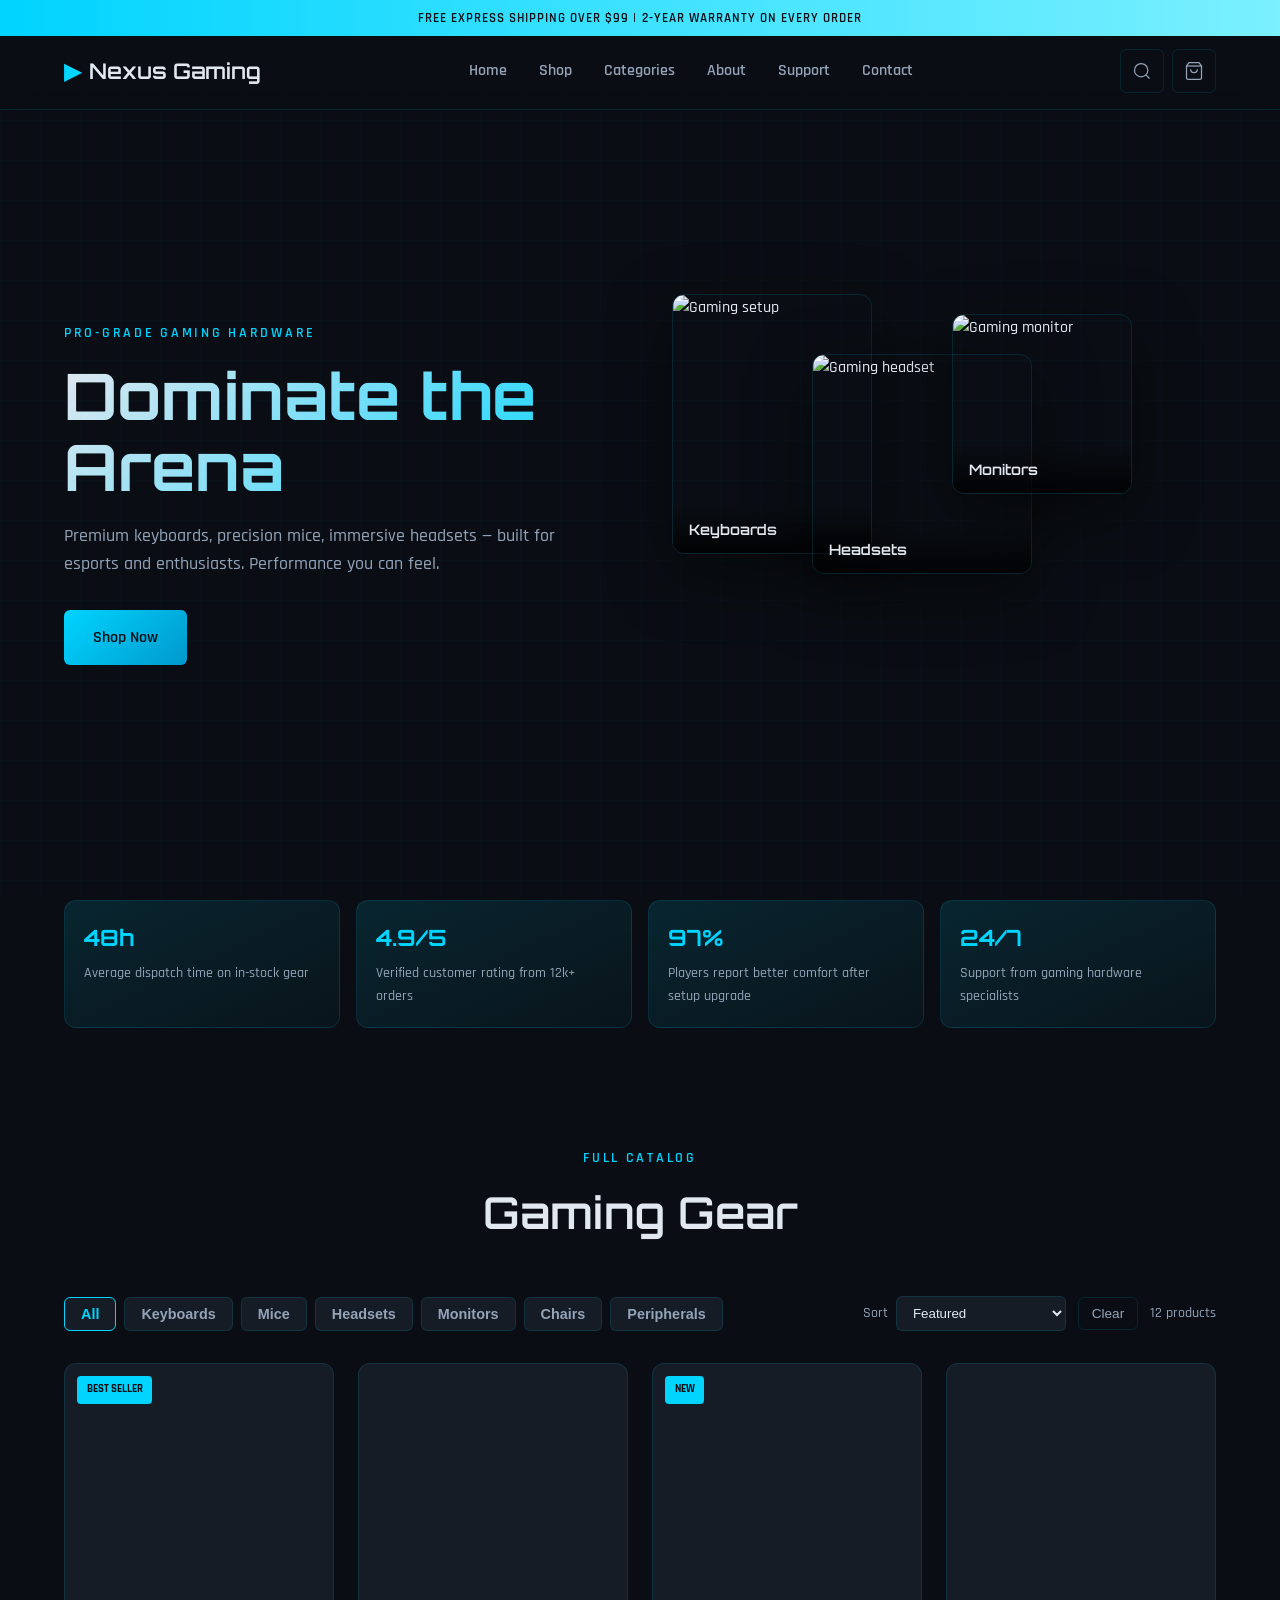
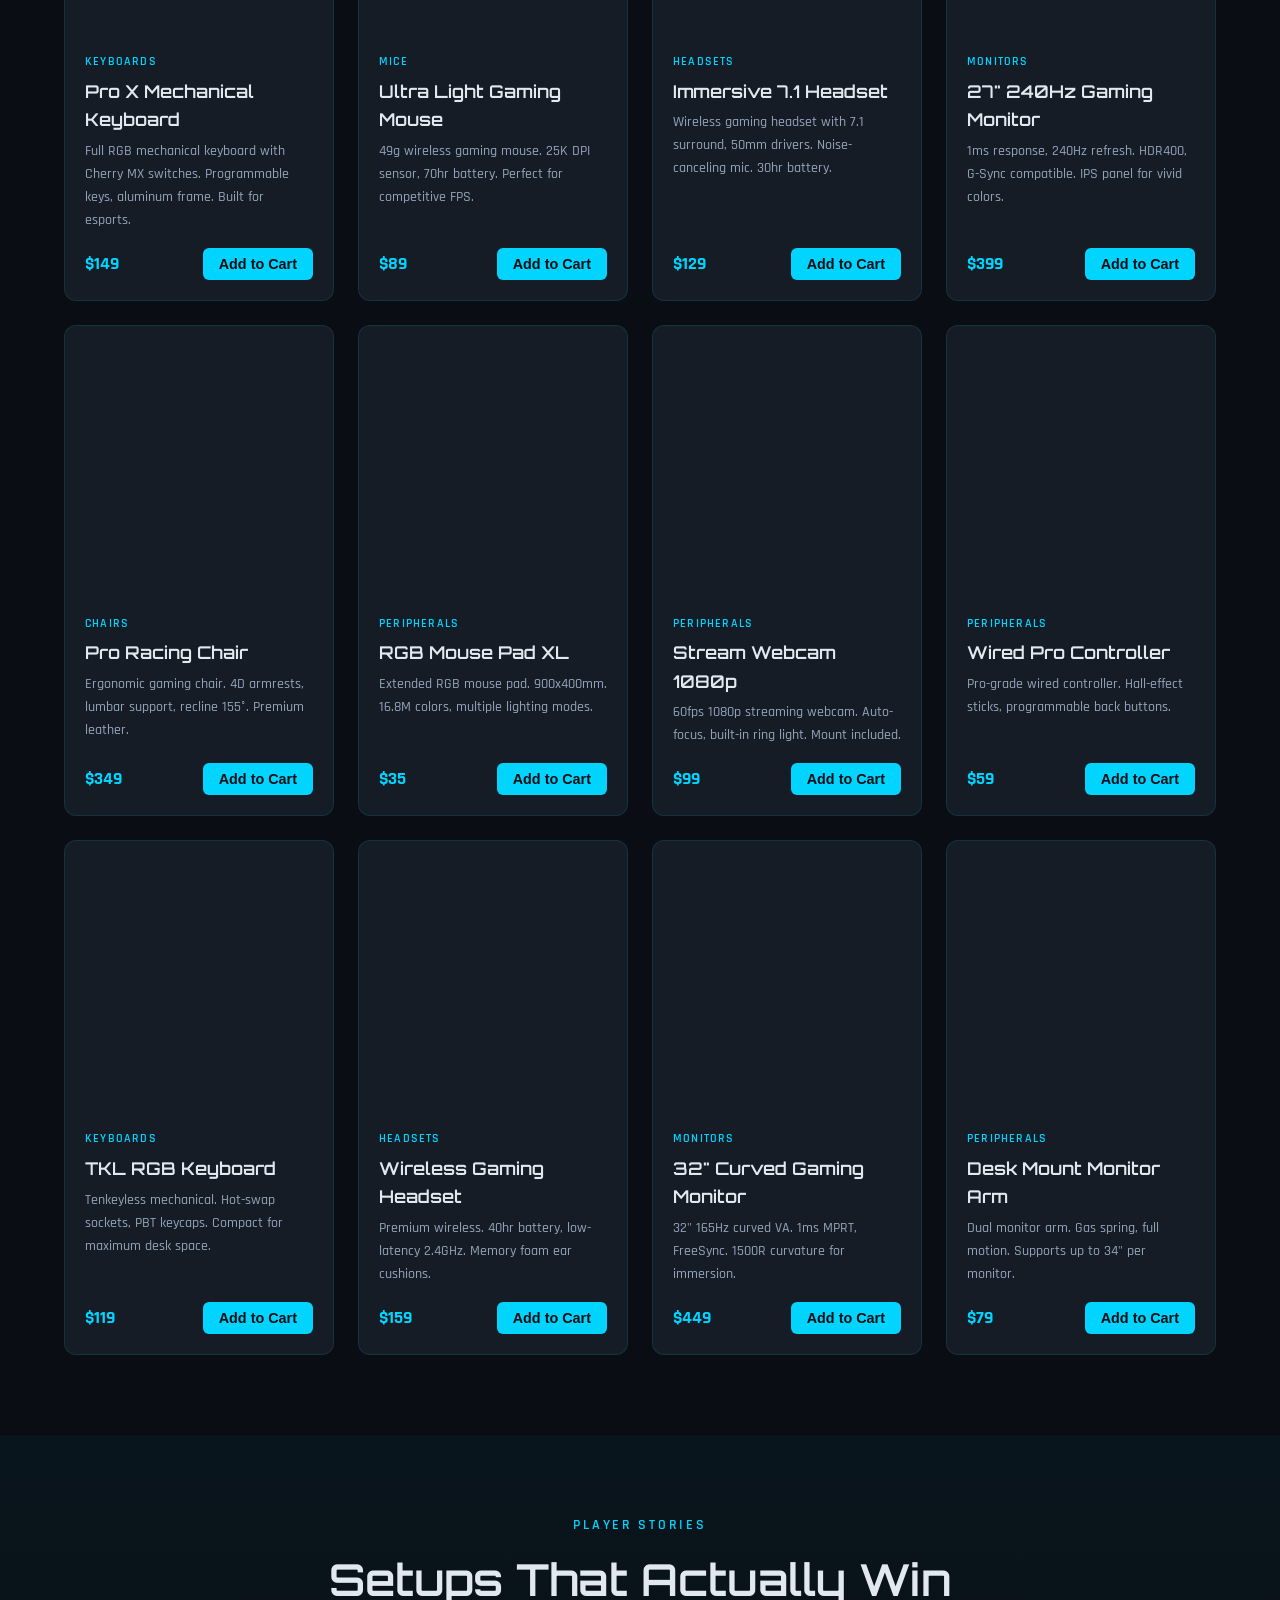
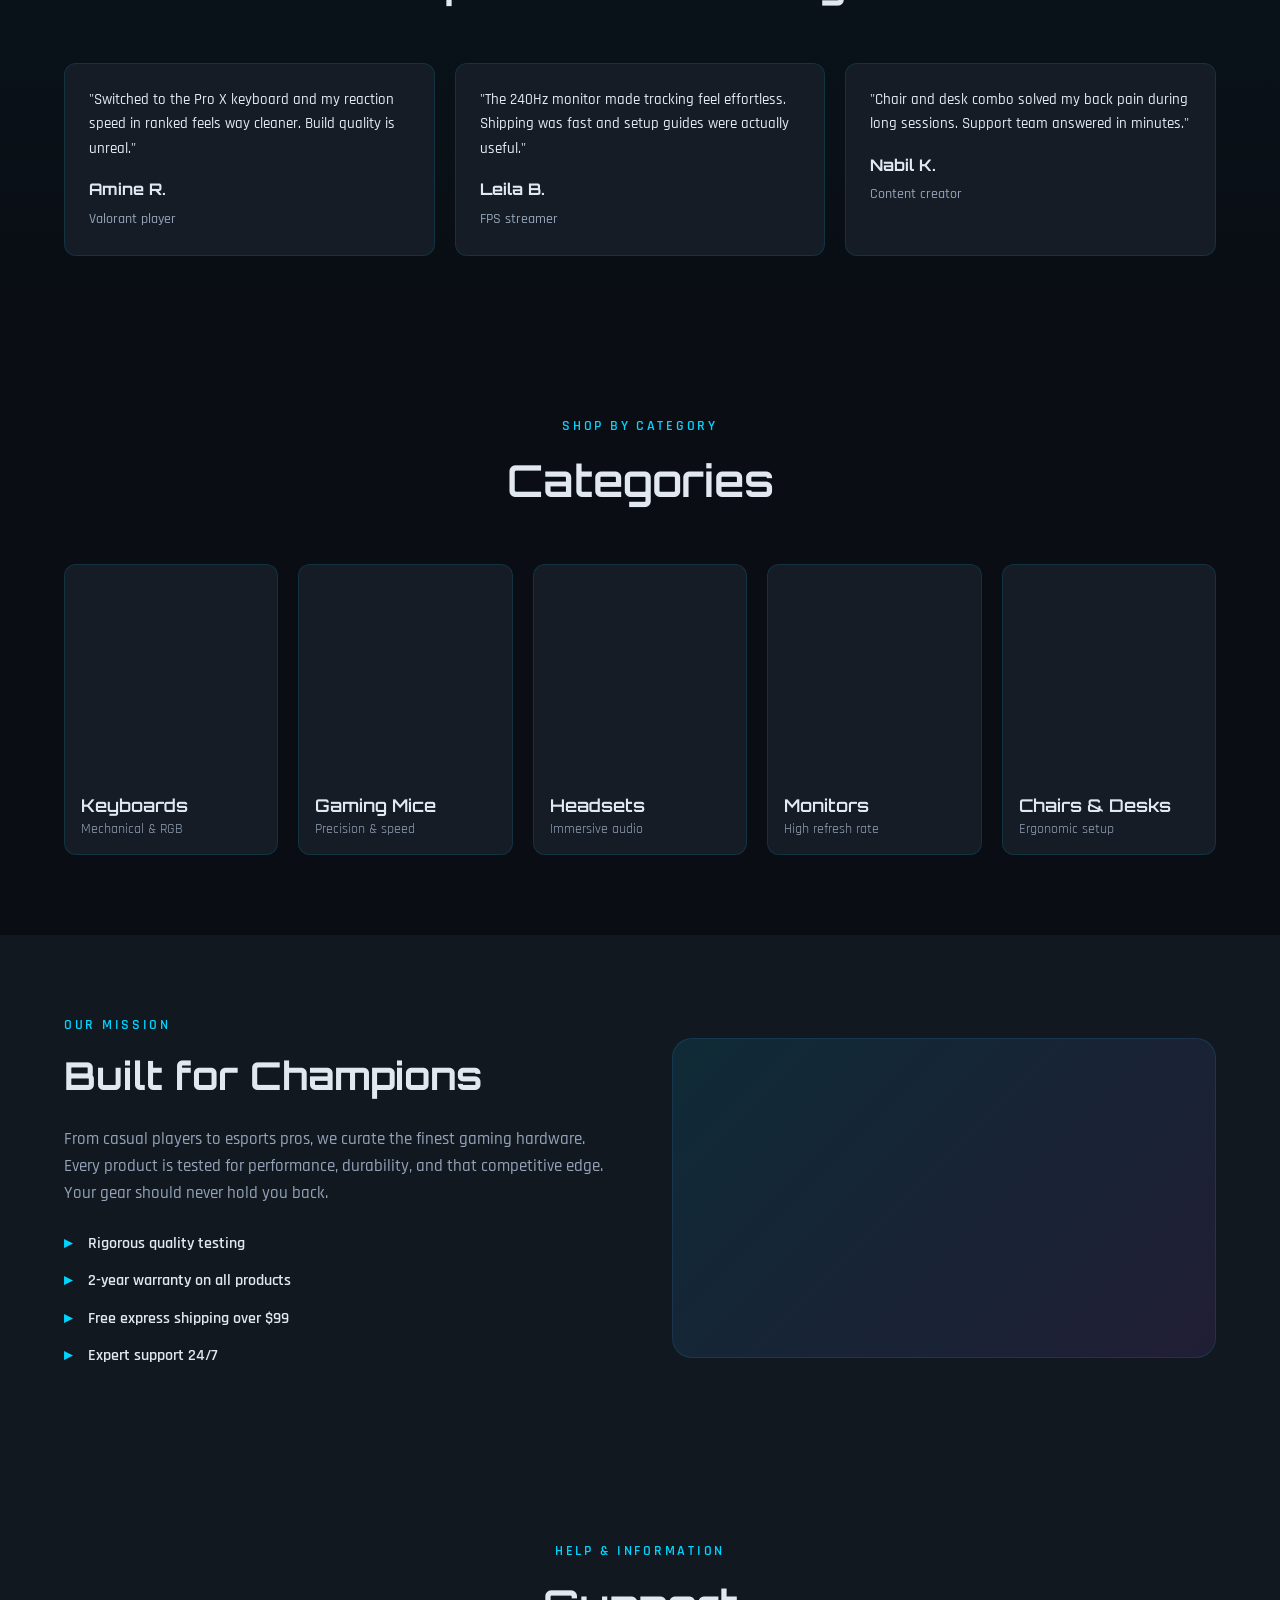
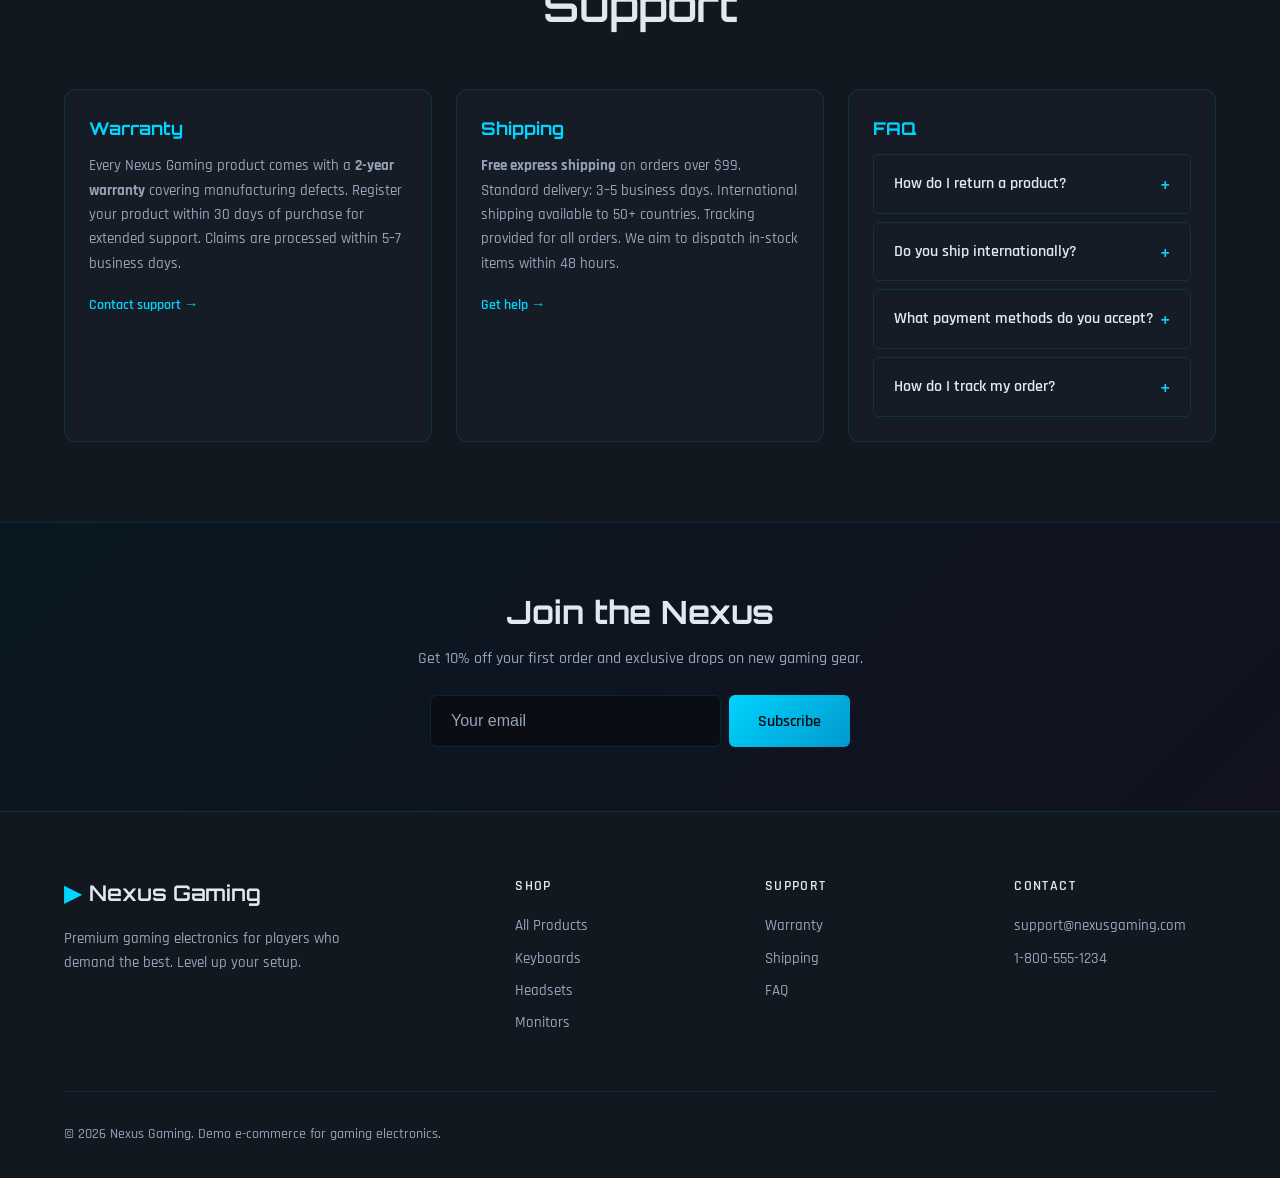
==== commit 316e7a43: "ui: add Support link to main navigation Made-with: Cursor" ====
--- a/index.html
+++ b/index.html
@@ -31,6 +31,7 @@
                 <a href="#collection">Shop</a>
                 <a href="#categories">Categories</a>
                 <a href="#about">About</a>
+                <a href="#support">Support</a>
                 <a href="#contact">Contact</a>
             </nav>
             <div class="header-actions">
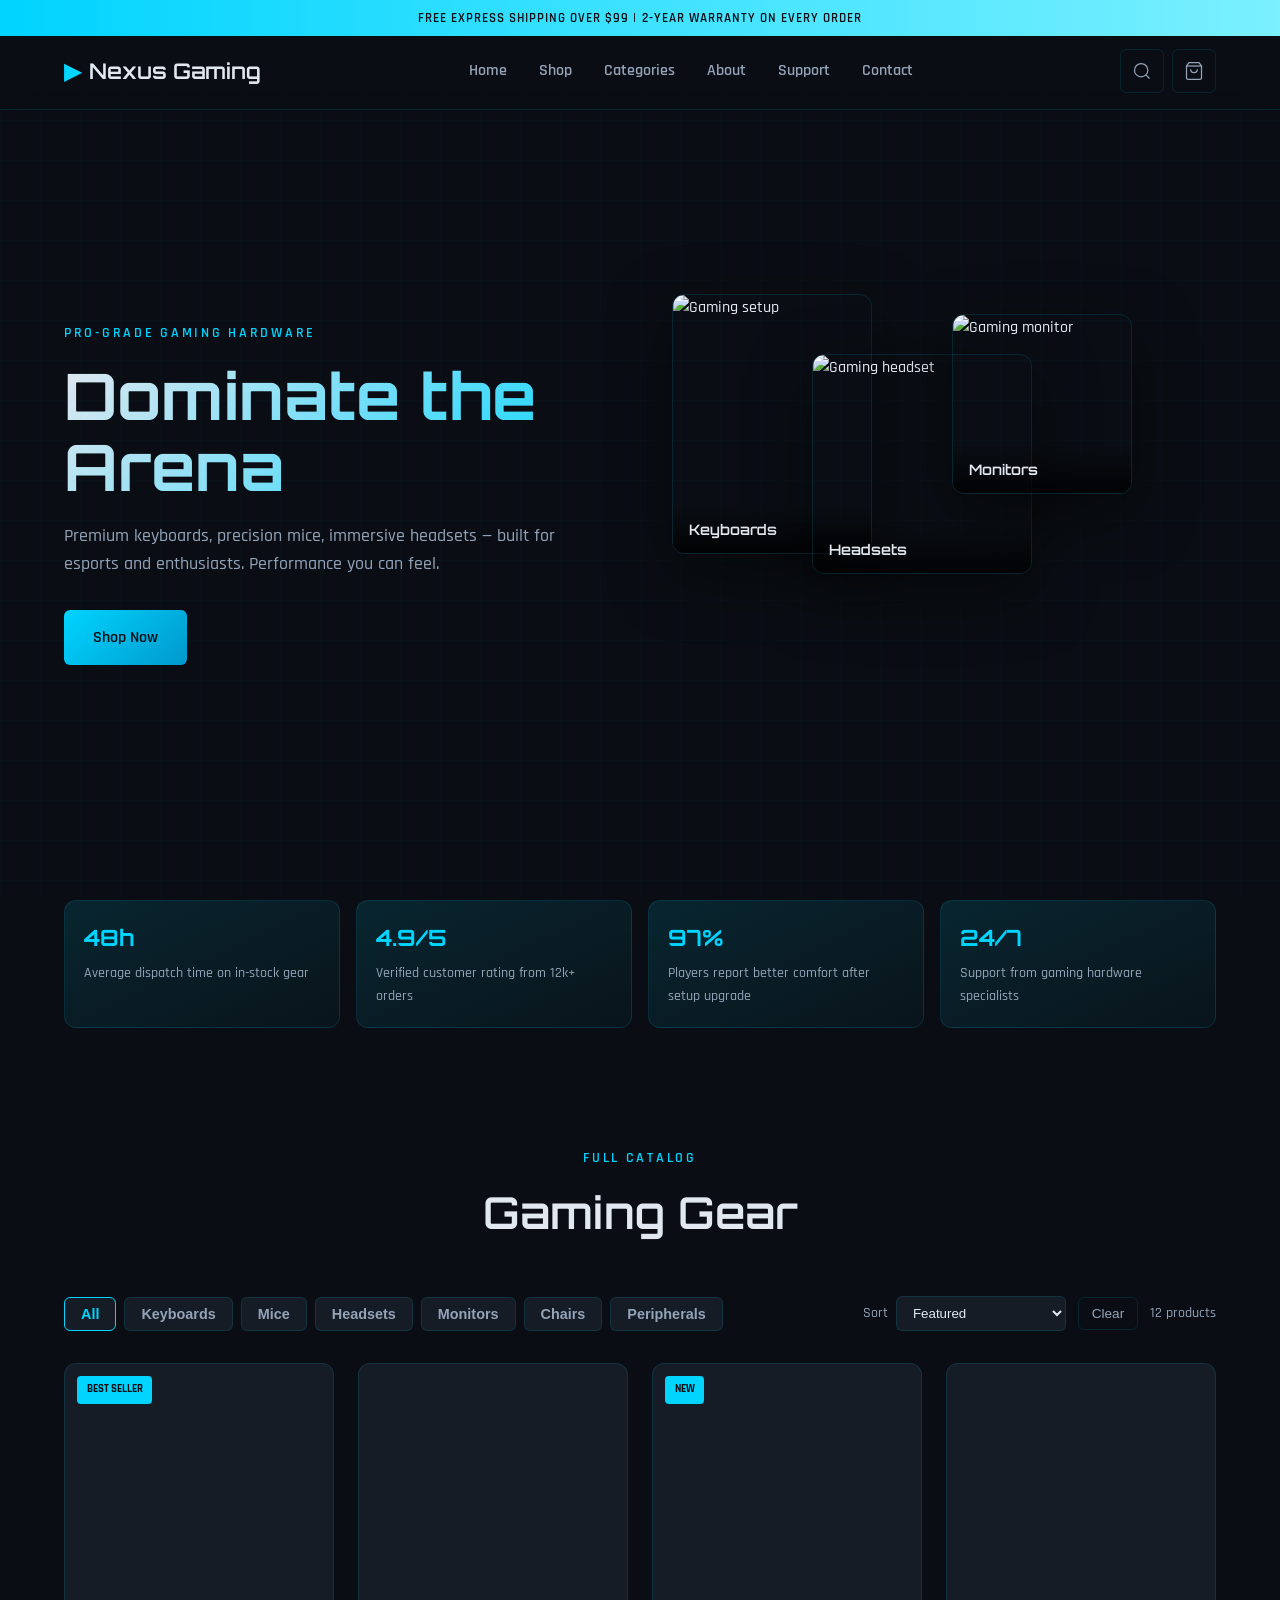
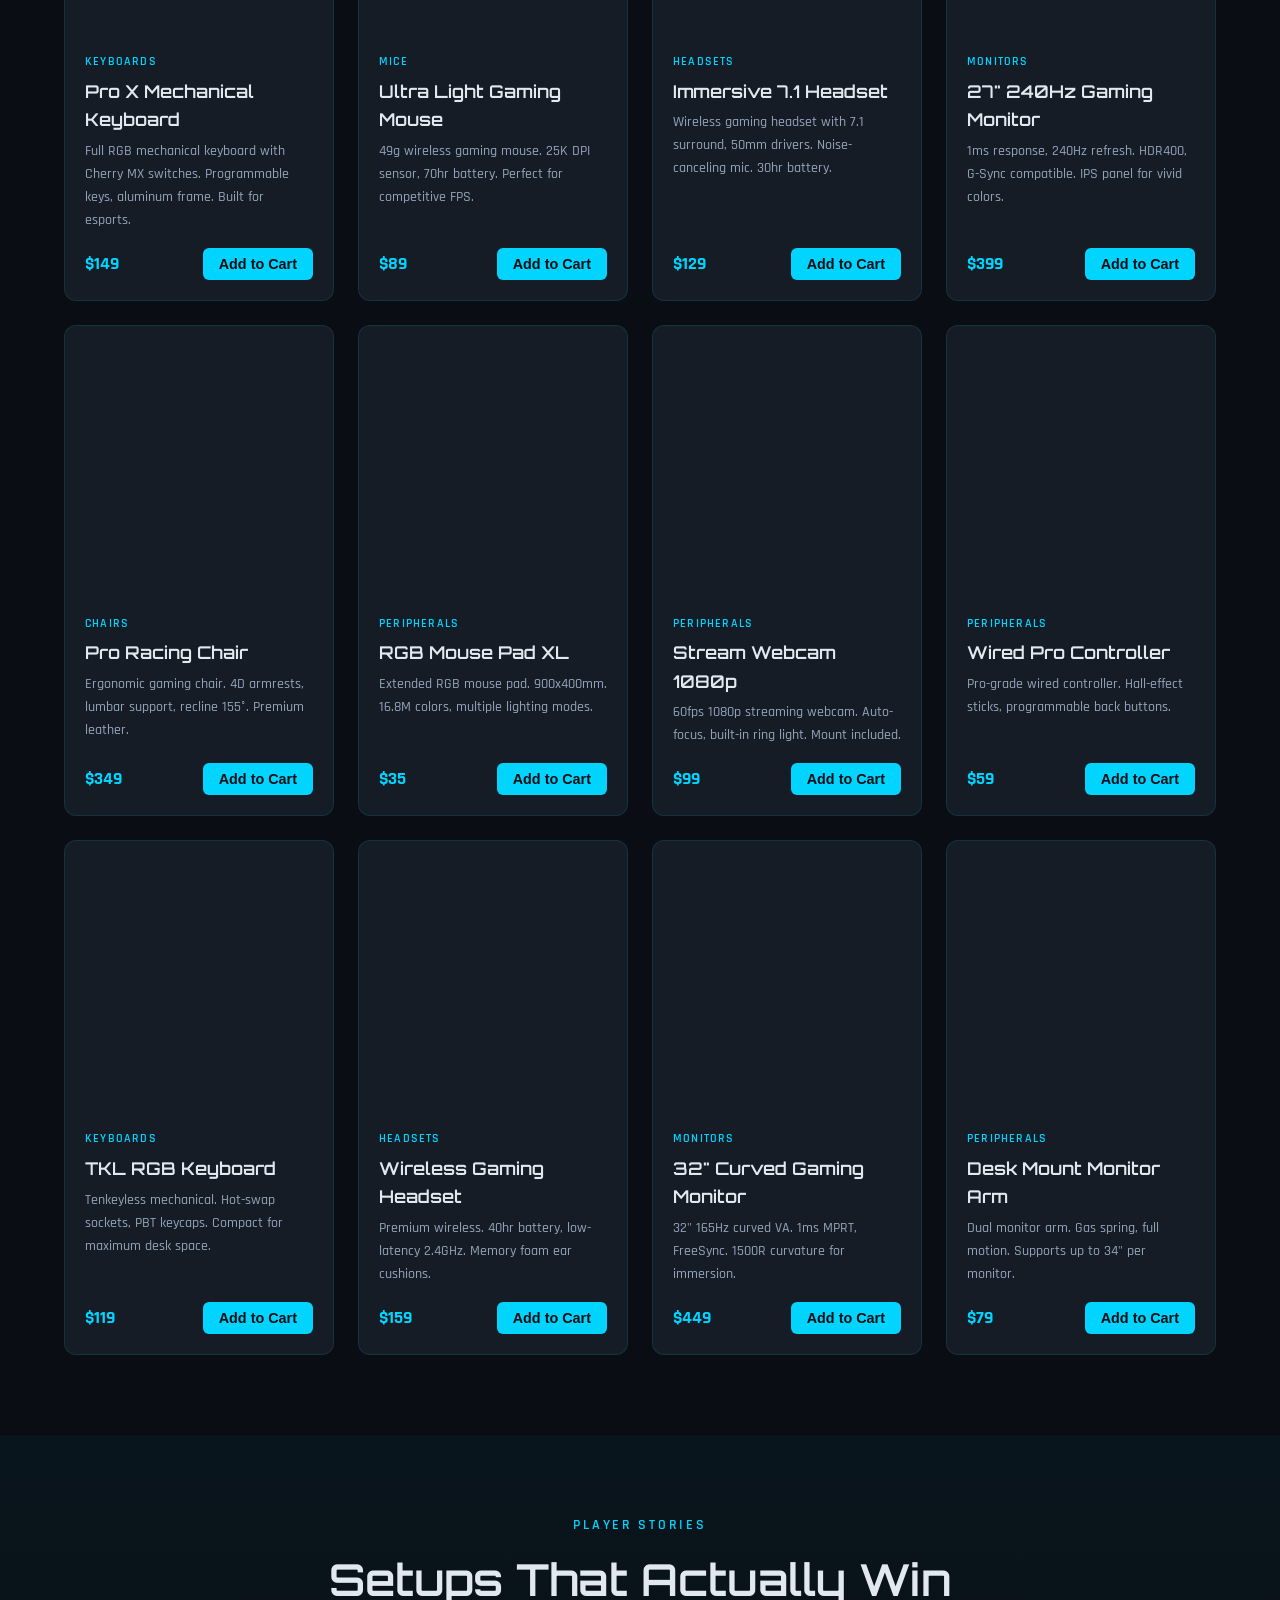
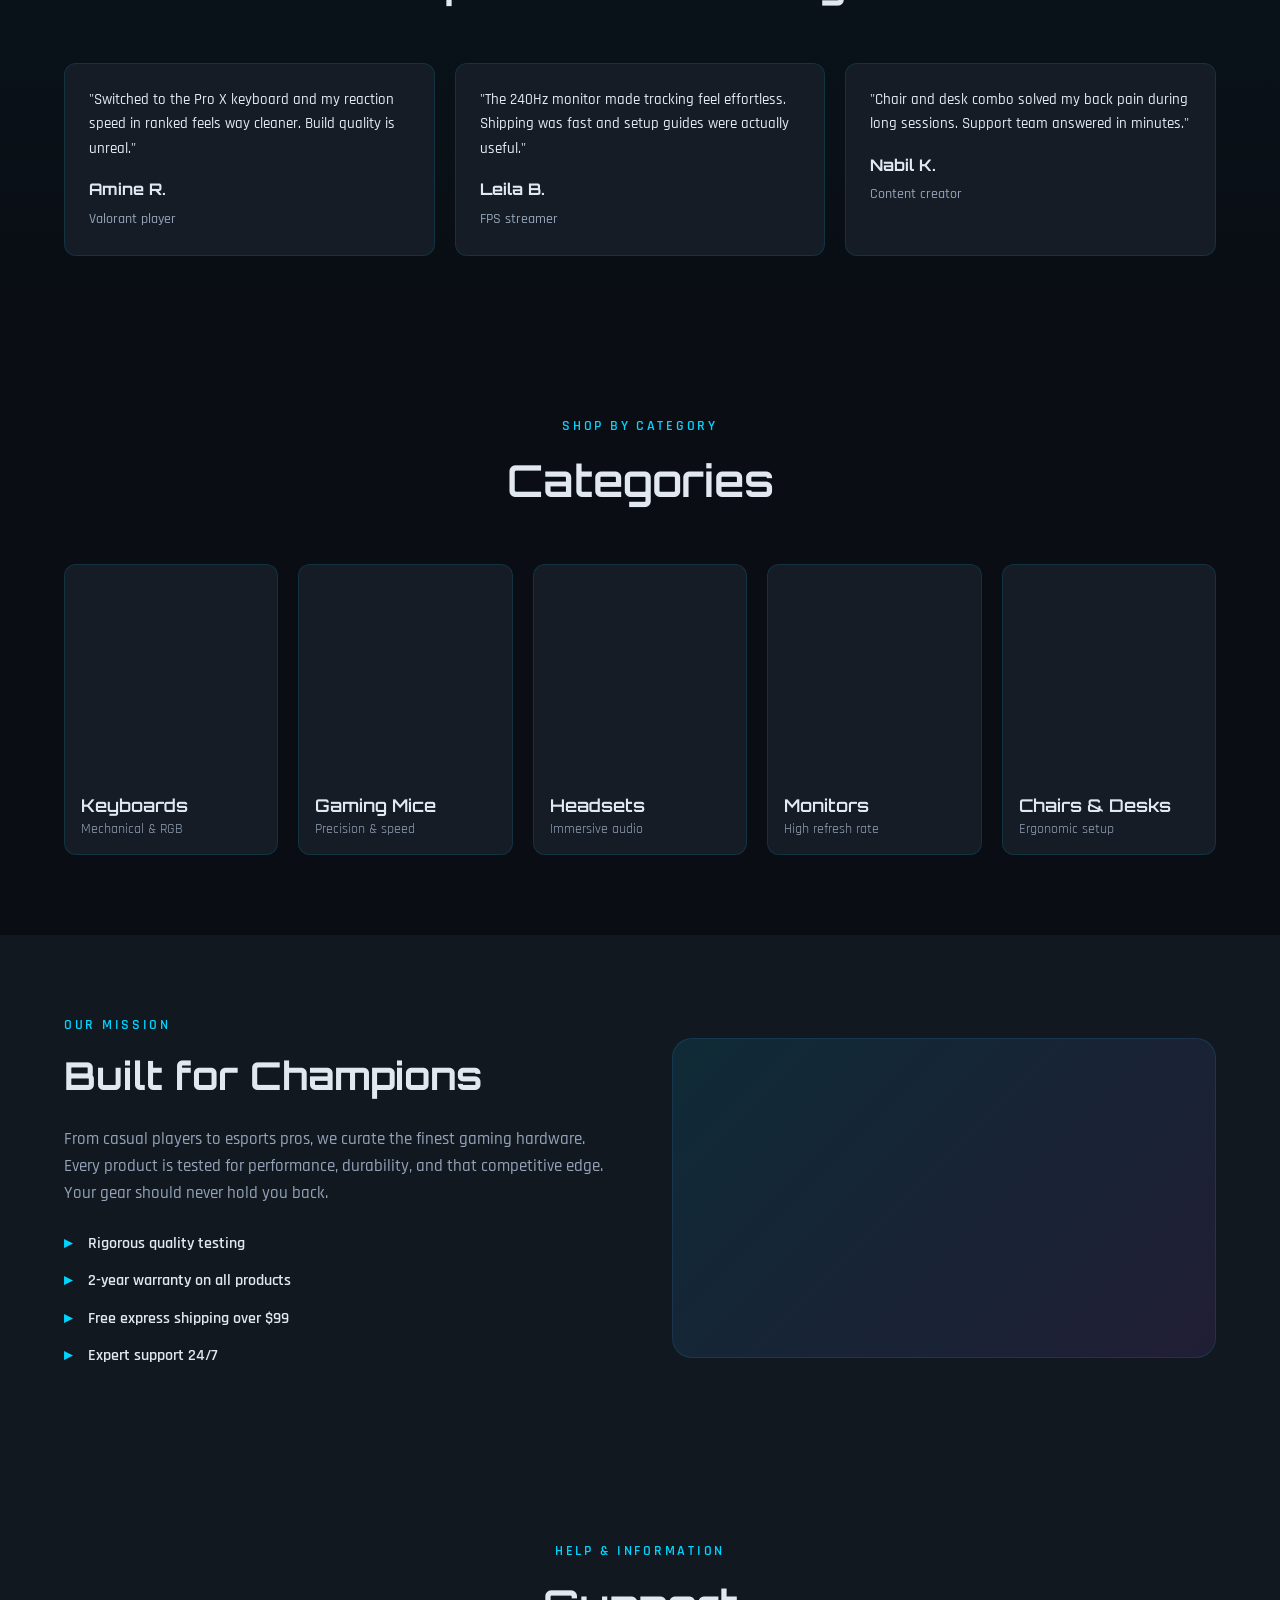
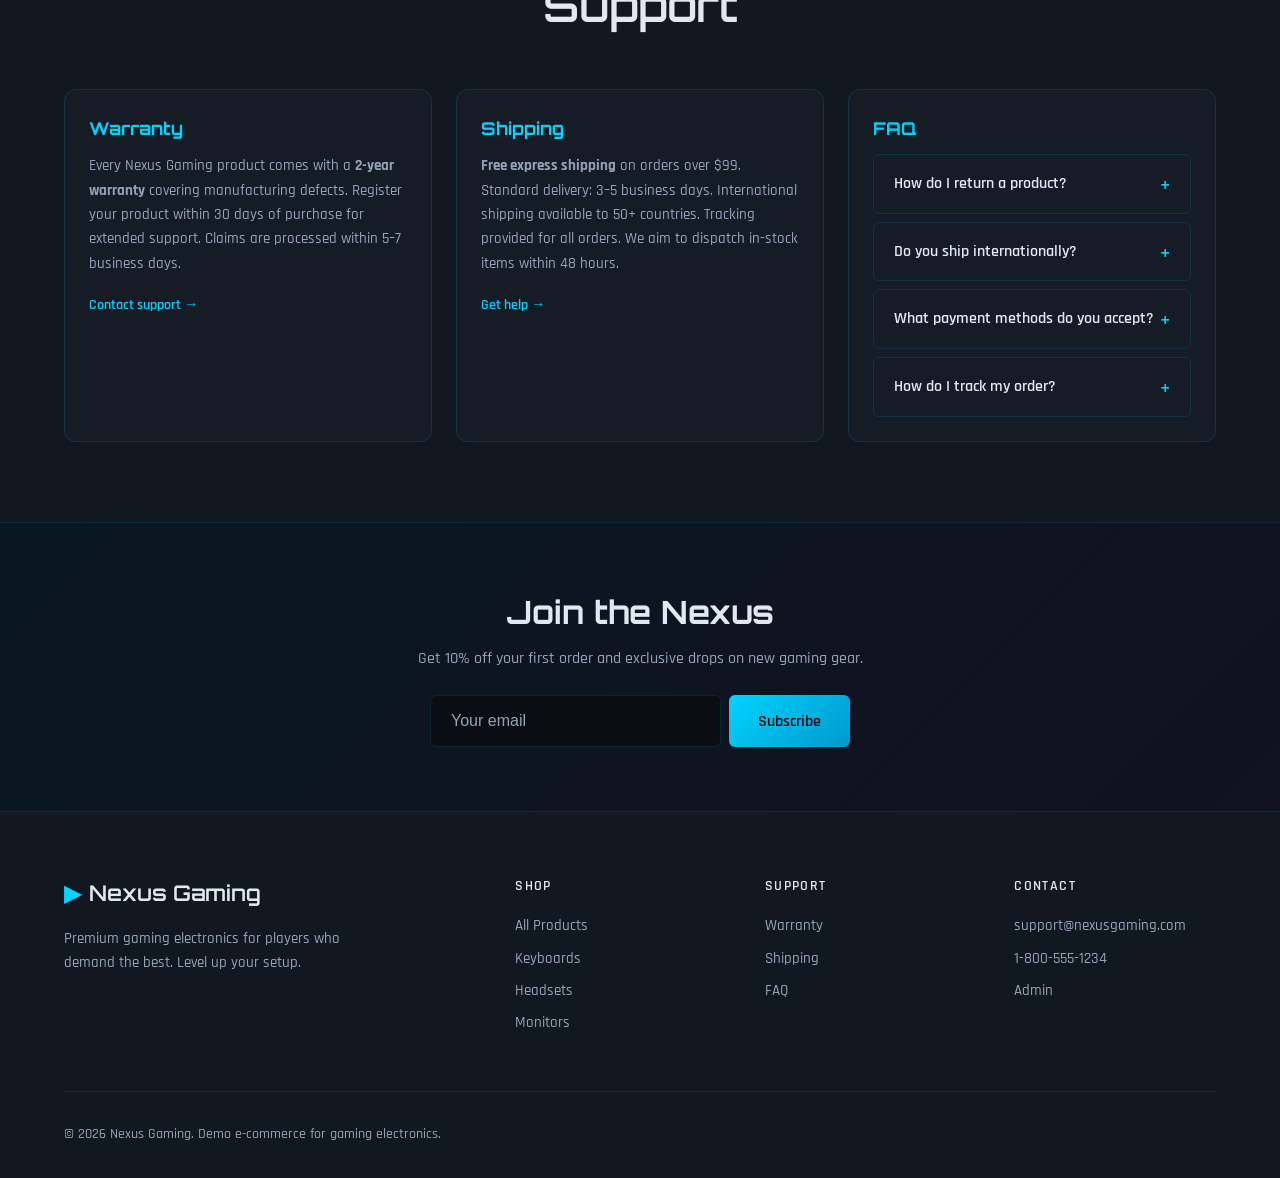
==== commit 56197376: "feat: add admin dashboard for buy requests and order management Made-with: Cursor" ====
--- a/index.html
+++ b/index.html
@@ -323,6 +323,7 @@
                     <h4>Contact</h4>
                     <a href="mailto:support@nexusgaming.com">support@nexusgaming.com</a>
                     <a href="tel:+18005551234">1-800-555-1234</a>
+                    <a href="admin.html">Admin</a>
                 </div>
             </div>
             <div class="footer-bottom">
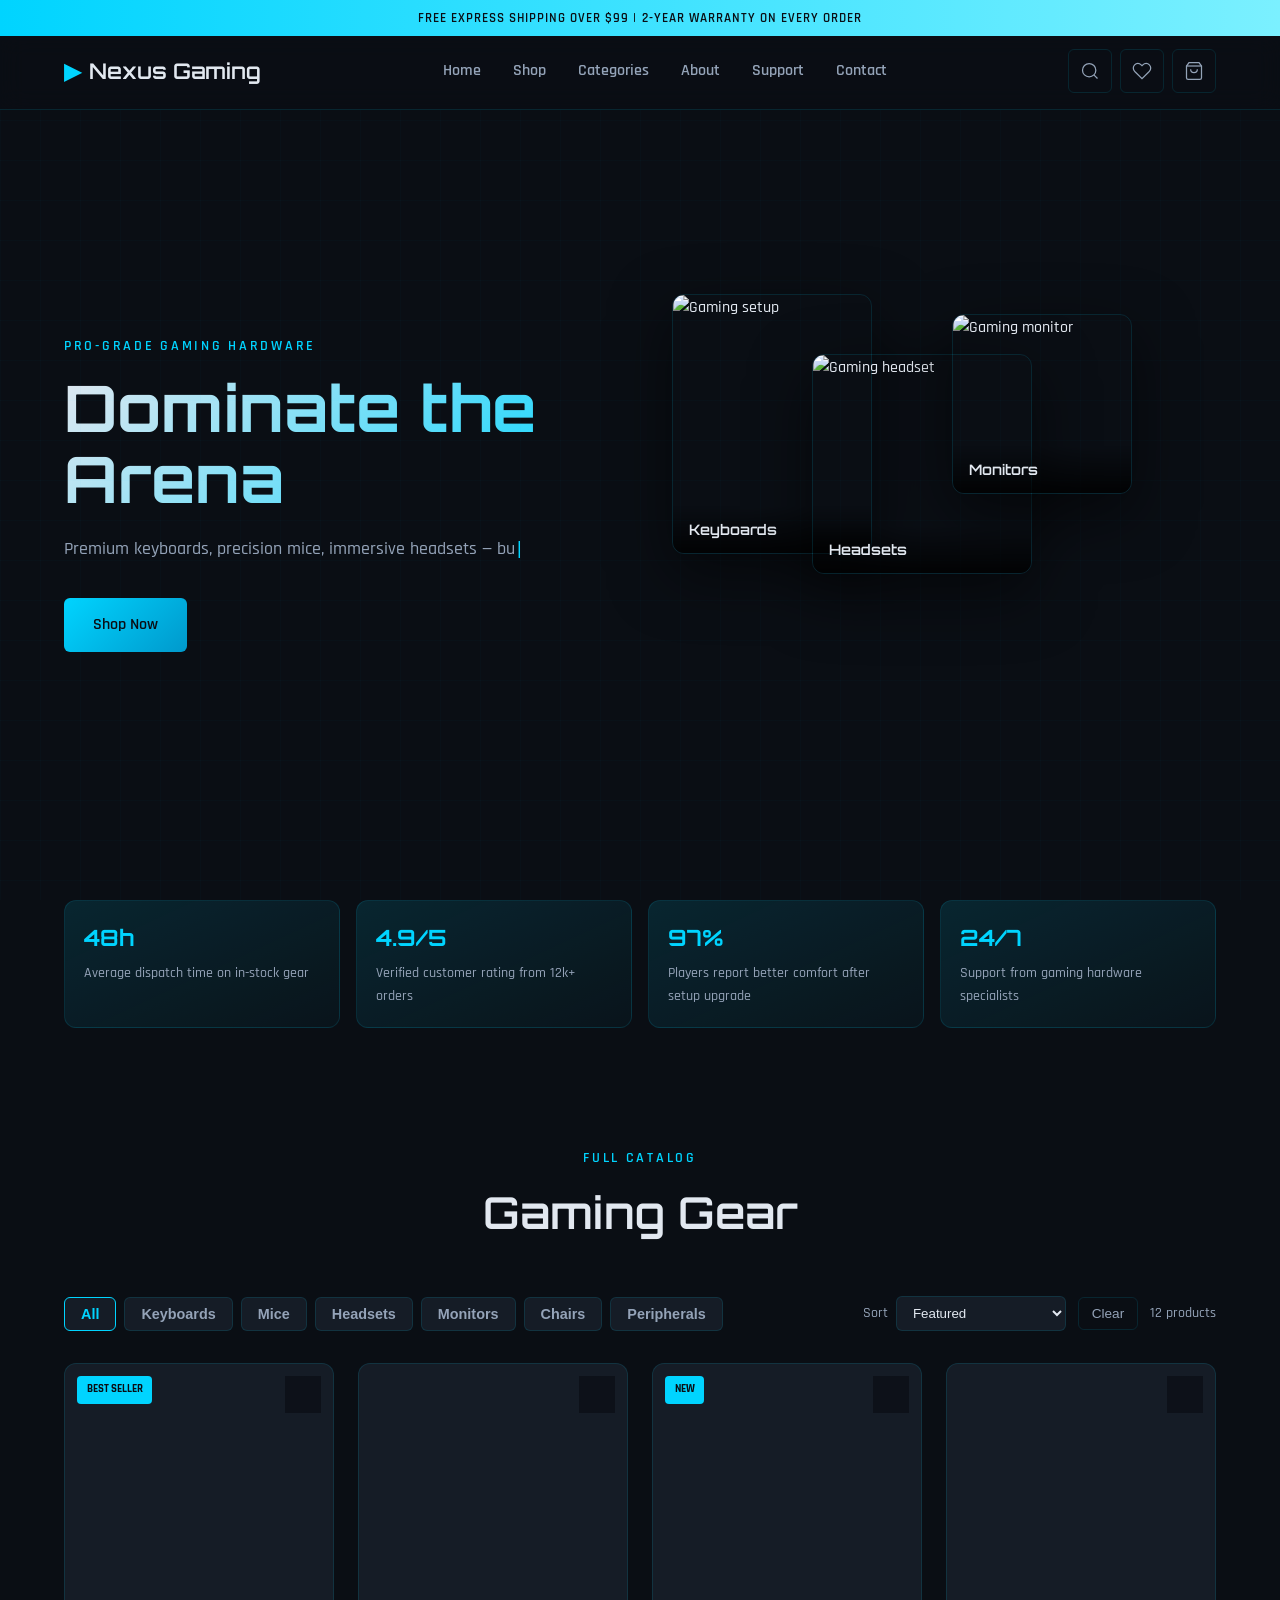
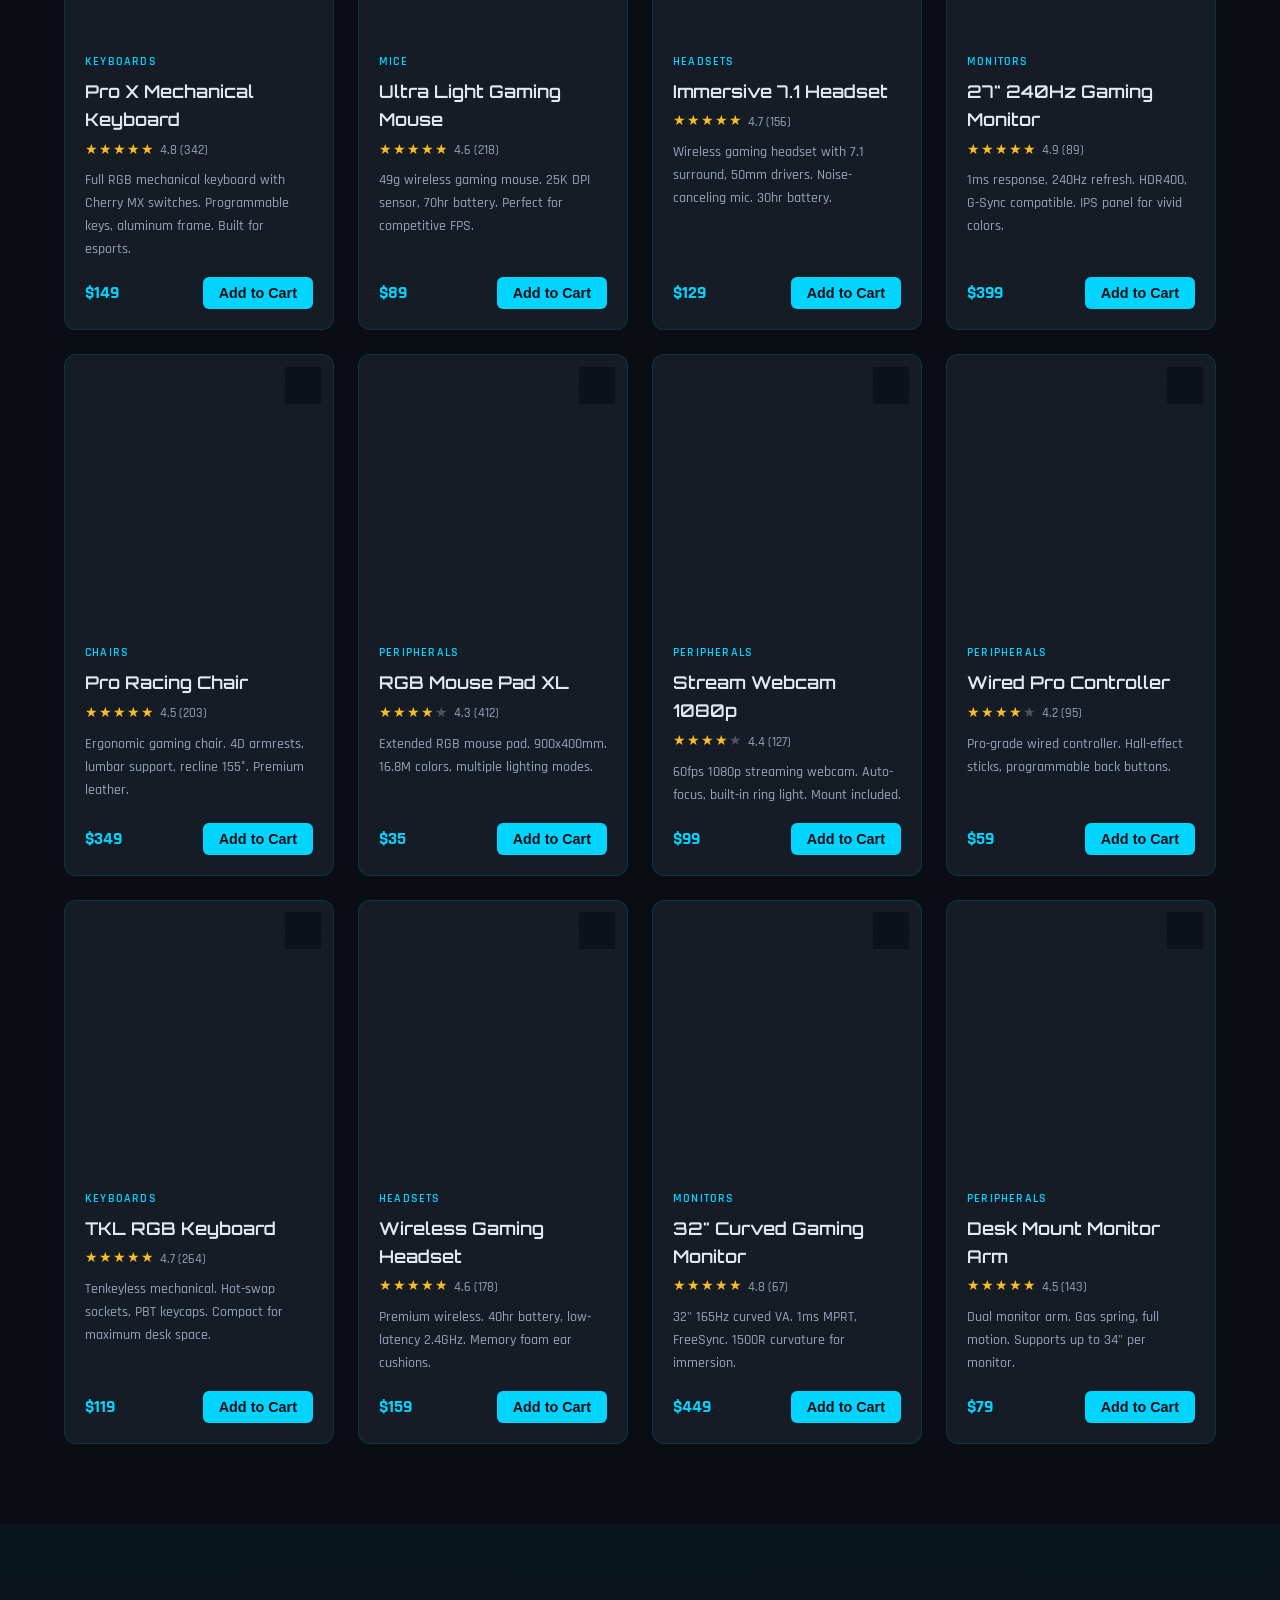
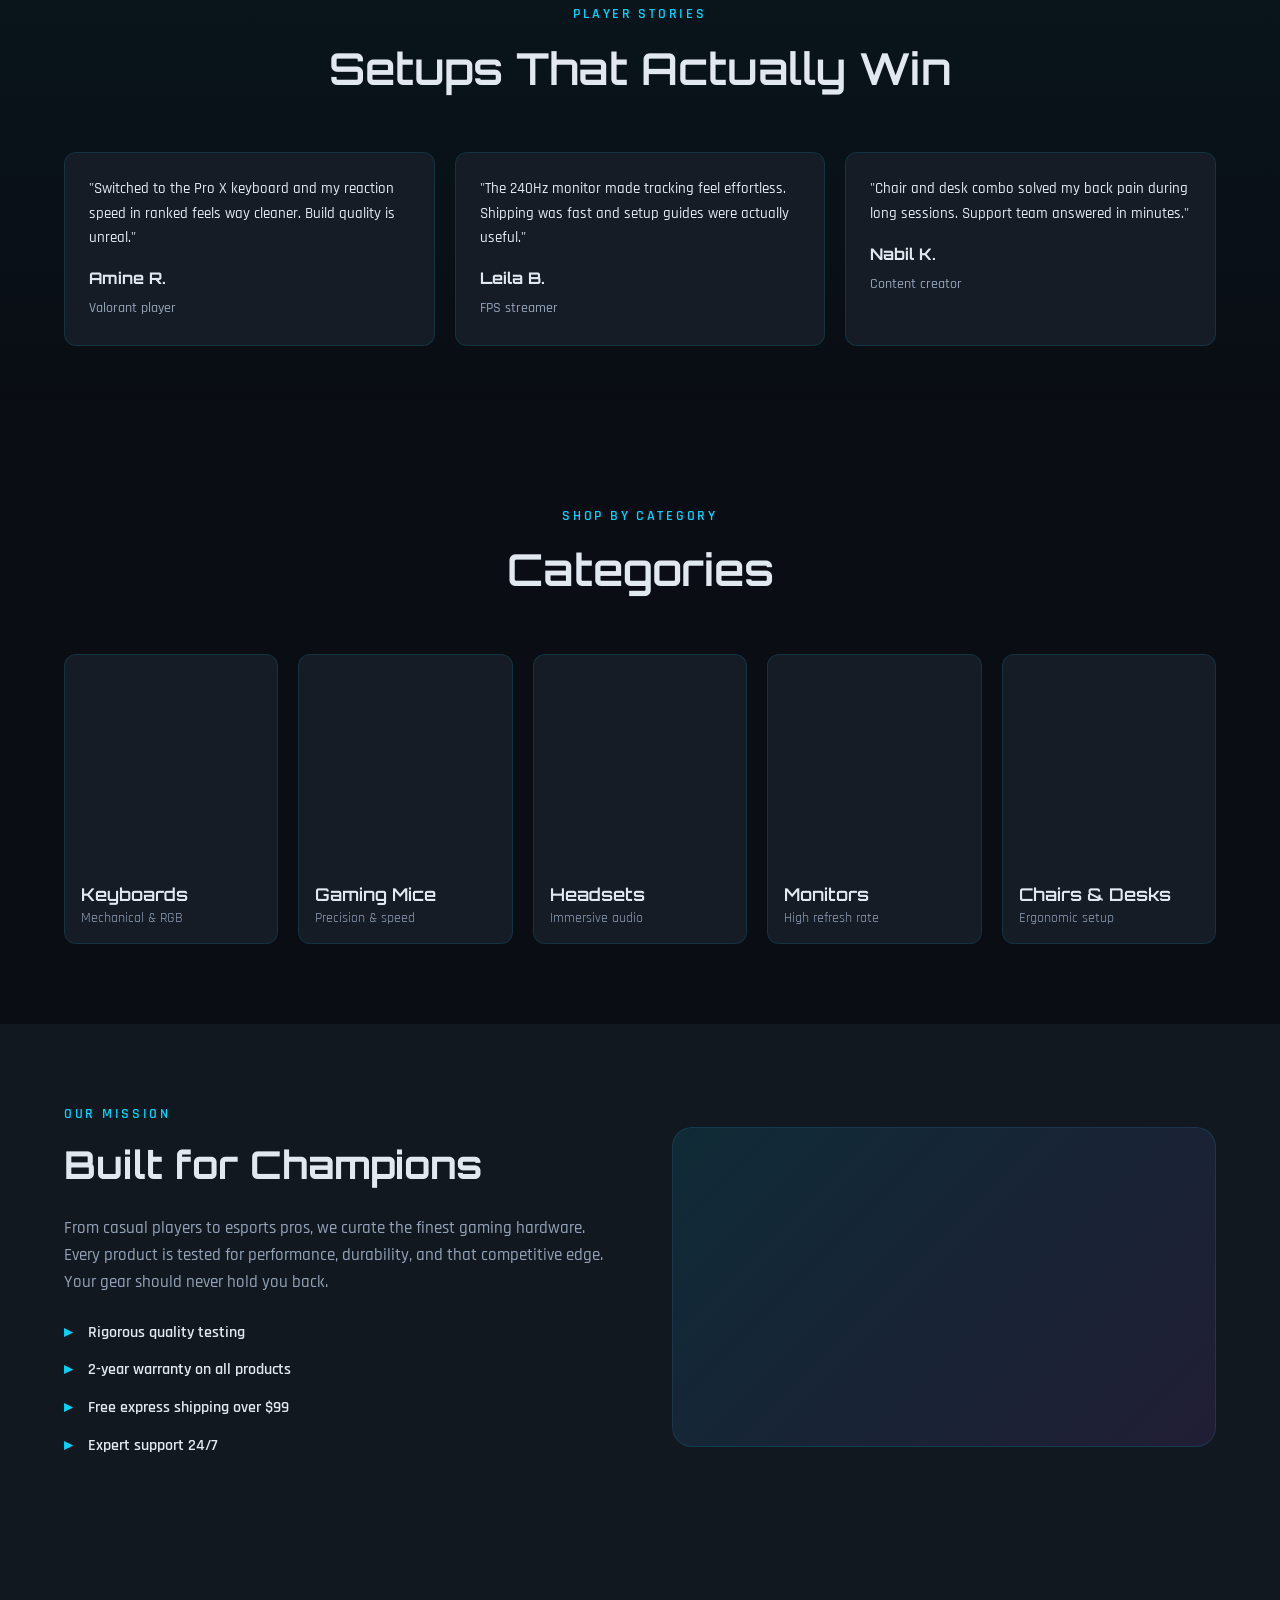
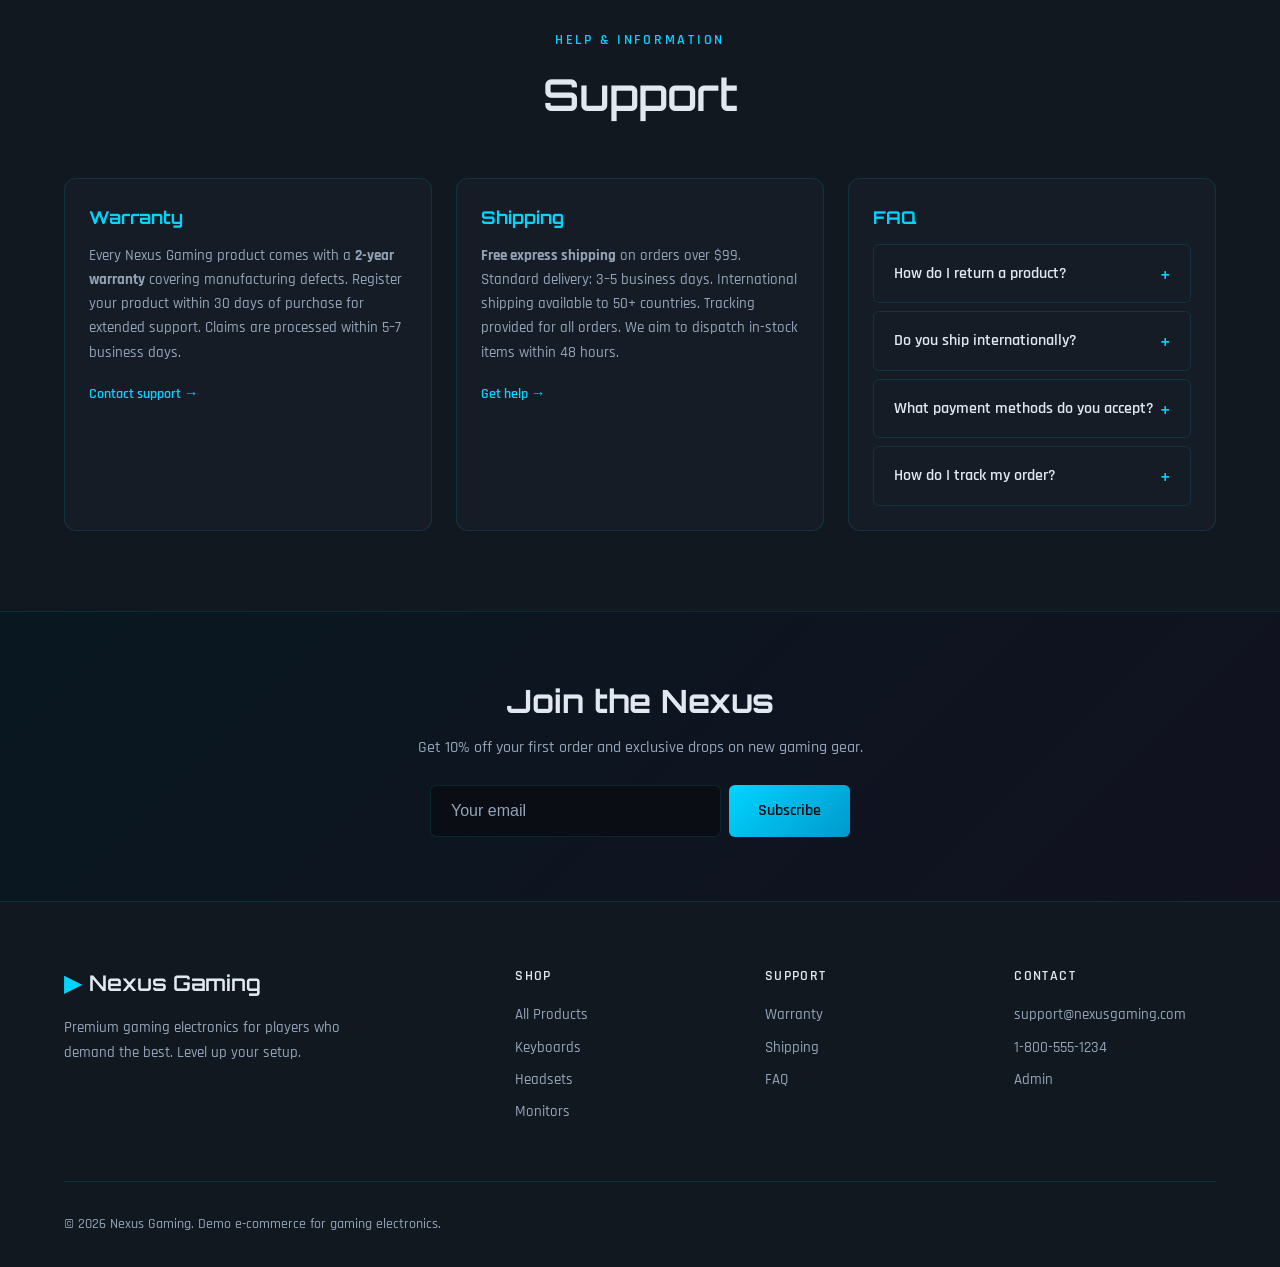
==== commit acf49149: "feat: add wishlist, toast notifications, back-to-top, scroll progress, star ratings, and hero typewr" ====
--- a/index.html
+++ b/index.html
@@ -40,6 +40,12 @@
                         <circle cx="11" cy="11" r="8"/><path d="m21 21-4.35-4.35"/>
                     </svg>
                 </button>
+                <button class="icon-btn" id="wishlist-toggle" aria-label="Wishlist">
+                    <svg width="20" height="20" viewBox="0 0 24 24" fill="none" stroke="currentColor" stroke-width="1.5">
+                        <path d="M20.84 4.61a5.5 5.5 0 0 0-7.78 0L12 5.67l-1.06-1.06a5.5 5.5 0 0 0-7.78 7.78l1.06 1.06L12 21.23l7.78-7.78 1.06-1.06a5.5 5.5 0 0 0 0-7.78z"/>
+                    </svg>
+                    <span class="wishlist-count">0</span>
+                </button>
                 <button class="icon-btn" id="cart-toggle" aria-label="Cart">
                     <svg width="20" height="20" viewBox="0 0 24 24" fill="none" stroke="currentColor" stroke-width="1.5">
                         <path d="M6 2L3 6v14a2 2 0 0 0 2 2h14a2 2 0 0 0 2-2V6l-3-4z"/>
@@ -69,7 +75,7 @@
         <div class="hero-content">
             <p class="hero-label">Pro-grade gaming hardware</p>
             <h1>Dominate the Arena</h1>
-            <p class="hero-desc">Premium keyboards, precision mice, immersive headsets — built for esports and enthusiasts. Performance you can feel.</p>
+            <p class="hero-desc"><span id="typewriter-text"></span><span class="typewriter-cursor">|</span></p>
             <a href="#collection" class="btn btn-primary">Shop Now</a>
         </div>
         <div class="hero-visual">
@@ -429,6 +435,34 @@
         </div>
     </div>
 
+    <!-- Wishlist Modal -->
+    <div class="modal" id="wishlist-modal" aria-hidden="true">
+        <div class="modal-backdrop wishlist-modal-backdrop"></div>
+        <div class="modal-content wishlist-modal-content">
+            <div class="modal-header">
+                <h3>Your Wishlist</h3>
+                <button class="modal-close wishlist-modal-close" aria-label="Close wishlist">&times;</button>
+            </div>
+            <div class="modal-body wishlist-modal-body">
+                <p class="wishlist-empty" id="wishlist-empty">Your wishlist is empty. Tap the heart on products you love!</p>
+                <div class="wishlist-items" id="wishlist-items"></div>
+            </div>
+        </div>
+    </div>
+
+    <!-- Toast Container -->
+    <div class="toast-container" id="toast-container"></div>
+
+    <!-- Scroll Progress Bar -->
+    <div class="scroll-progress" id="scroll-progress"></div>
+
+    <!-- Back to Top Button -->
+    <button class="back-to-top" id="back-to-top" aria-label="Back to top">
+        <svg width="20" height="20" viewBox="0 0 24 24" fill="none" stroke="currentColor" stroke-width="2">
+            <path d="M18 15l-6-6-6 6"/>
+        </svg>
+    </button>
+
     <script src="script.js"></script>
 </body>
 </html>
--- a/styles.css
+++ b/styles.css
@@ -352,6 +352,7 @@
     font-size: 1.1rem;
     color: var(--color-text-muted);
     margin-bottom: 2rem;
+    min-height: 1.8em;
 }
 
 .hero-visual {
@@ -1351,3 +1352,292 @@
     .category-grid { grid-template-columns: 1fr; }
     .announcement-bar { font-size: 0.7rem; padding: 0.45rem 0.5rem; }
 }
+
+/* ========== Scroll Progress Bar ========== */
+.scroll-progress {
+    position: fixed;
+    top: 0;
+    left: 0;
+    height: 3px;
+    width: 0%;
+    background: linear-gradient(90deg, var(--color-cyan) 0%, var(--color-purple) 100%);
+    z-index: 999;
+    transition: width 0.05s linear;
+    pointer-events: none;
+}
+
+/* ========== Back to Top ========== */
+.back-to-top {
+    position: fixed;
+    bottom: 2rem;
+    right: 2rem;
+    z-index: 90;
+    width: 48px;
+    height: 48px;
+    display: flex;
+    align-items: center;
+    justify-content: center;
+    background: var(--color-bg-card);
+    border: 1px solid var(--color-border);
+    border-radius: 50%;
+    color: var(--color-cyan);
+    cursor: pointer;
+    opacity: 0;
+    visibility: hidden;
+    transform: translateY(20px);
+    transition: var(--transition);
+    box-shadow: 0 4px 20px rgba(0, 0, 0, 0.3);
+}
+
+.back-to-top.is-visible {
+    opacity: 1;
+    visibility: visible;
+    transform: translateY(0);
+}
+
+.back-to-top:hover {
+    background: var(--color-cyan);
+    color: var(--color-bg);
+    border-color: var(--color-cyan);
+    box-shadow: 0 4px 24px rgba(0, 212, 255, 0.4);
+}
+
+/* ========== Toast Notifications ========== */
+.toast-container {
+    position: fixed;
+    bottom: 2rem;
+    right: 5rem;
+    z-index: 500;
+    display: flex;
+    flex-direction: column-reverse;
+    gap: 0.75rem;
+    pointer-events: none;
+}
+
+.toast {
+    display: flex;
+    align-items: center;
+    gap: 0.75rem;
+    padding: 0.9rem 1.25rem;
+    background: var(--color-bg-card);
+    border: 1px solid var(--color-border);
+    border-radius: var(--radius-md);
+    color: var(--color-text);
+    font-size: 0.95rem;
+    font-weight: 600;
+    box-shadow: 0 8px 32px rgba(0, 0, 0, 0.4);
+    pointer-events: auto;
+    animation: toast-in 0.35s var(--ease-out) forwards;
+    max-width: 340px;
+}
+
+.toast.toast-out {
+    animation: toast-out 0.3s var(--ease-out) forwards;
+}
+
+.toast-icon {
+    flex-shrink: 0;
+    width: 28px;
+    height: 28px;
+    display: flex;
+    align-items: center;
+    justify-content: center;
+    border-radius: 50%;
+    font-size: 0.85rem;
+    font-weight: 700;
+}
+
+.toast-icon.toast-cart { background: rgba(0, 212, 255, 0.2); color: var(--color-cyan); }
+.toast-icon.toast-wishlist { background: rgba(239, 68, 68, 0.2); color: #ef4444; }
+.toast-icon.toast-success { background: rgba(34, 197, 94, 0.2); color: #22c55e; }
+.toast-icon.toast-info { background: rgba(0, 212, 255, 0.2); color: var(--color-cyan); }
+
+@keyframes toast-in {
+    from { opacity: 0; transform: translateX(60px) scale(0.95); }
+    to { opacity: 1; transform: translateX(0) scale(1); }
+}
+
+@keyframes toast-out {
+    from { opacity: 1; transform: translateX(0) scale(1); }
+    to { opacity: 0; transform: translateX(60px) scale(0.95); }
+}
+
+/* ========== Wishlist ========== */
+.wishlist-count {
+    position: absolute;
+    top: 4px; right: 4px;
+    width: 18px; height: 18px;
+    background: #ef4444;
+    color: var(--color-white);
+    font-size: 0.7rem;
+    font-weight: 700;
+    border-radius: 50%;
+    display: flex;
+    align-items: center;
+    justify-content: center;
+    opacity: 0;
+    transform: scale(0);
+    transition: var(--transition);
+}
+
+.wishlist-count.has-items { opacity: 1; transform: scale(1); }
+
+.wishlist-btn {
+    position: absolute;
+    top: 12px;
+    right: 12px;
+    z-index: 2;
+    width: 36px;
+    height: 36px;
+    display: flex;
+    align-items: center;
+    justify-content: center;
+    background: rgba(10, 14, 20, 0.7);
+    backdrop-filter: blur(4px);
+    border: 1px solid var(--color-border);
+    border-radius: 50%;
+    cursor: pointer;
+    color: var(--color-text-muted);
+    transition: var(--transition);
+}
+
+.wishlist-btn:hover { color: #ef4444; border-color: #ef4444; }
+.wishlist-btn.is-wishlisted { color: #ef4444; }
+.wishlist-btn.is-wishlisted svg { fill: #ef4444; stroke: #ef4444; }
+
+.wishlist-modal-content {
+    max-width: 420px;
+    width: 100%;
+    height: 100%;
+    max-height: 100vh;
+    background: var(--color-bg-elevated);
+    border-left: 1px solid var(--color-border);
+}
+
+.wishlist-empty { color: var(--color-text-muted); text-align: center; padding: 2rem; }
+
+.wishlist-item {
+    display: flex;
+    align-items: center;
+    gap: 1rem;
+    padding: 1rem 0;
+    border-bottom: 1px solid var(--color-border);
+}
+
+.wishlist-item-img {
+    width: 64px;
+    height: 64px;
+    min-width: 64px;
+    border-radius: var(--radius-sm);
+    overflow: hidden;
+}
+
+.wishlist-item-img img {
+    width: 100%;
+    height: 100%;
+    object-fit: cover;
+}
+
+.wishlist-item-info {
+    flex: 1;
+    min-width: 0;
+}
+
+.wishlist-item-info strong {
+    display: block;
+    font-size: 0.95rem;
+    margin-bottom: 0.25rem;
+}
+
+.wishlist-item-info span {
+    font-size: 0.9rem;
+    color: var(--color-cyan);
+    font-weight: 700;
+}
+
+.wishlist-item-actions {
+    display: flex;
+    gap: 0.5rem;
+    align-items: center;
+}
+
+.wishlist-add-cart {
+    padding: 0.4rem 0.8rem;
+    font-size: 0.8rem;
+    font-weight: 600;
+    background: var(--color-cyan);
+    color: var(--color-bg);
+    border: none;
+    border-radius: var(--radius-sm);
+    cursor: pointer;
+    transition: var(--transition);
+}
+
+.wishlist-add-cart:hover { filter: brightness(1.1); }
+
+.wishlist-remove {
+    width: 32px;
+    height: 32px;
+    display: flex;
+    align-items: center;
+    justify-content: center;
+    background: none;
+    border: none;
+    font-size: 1.25rem;
+    cursor: pointer;
+    color: var(--color-text-muted);
+    transition: var(--transition);
+}
+
+.wishlist-remove:hover { color: #ef4444; }
+
+/* ========== Star Ratings ========== */
+.product-rating {
+    display: flex;
+    align-items: center;
+    gap: 0.35rem;
+    margin-bottom: 0.5rem;
+}
+
+.stars {
+    display: flex;
+    gap: 1px;
+    color: #fbbf24;
+    font-size: 0.85rem;
+}
+
+.stars .star-empty { color: var(--color-text-muted); opacity: 0.4; }
+
+.rating-text {
+    font-size: 0.8rem;
+    color: var(--color-text-muted);
+}
+
+.product-modal-rating {
+    display: flex;
+    align-items: center;
+    gap: 0.5rem;
+    margin-bottom: 1rem;
+}
+
+.product-modal-rating .stars { font-size: 1rem; }
+.product-modal-rating .rating-text { font-size: 0.9rem; }
+
+/* ========== Typewriter ========== */
+.typewriter-cursor {
+    display: inline-block;
+    color: var(--color-cyan);
+    font-weight: 300;
+    animation: blink-cursor 0.75s step-end infinite;
+    margin-left: 2px;
+}
+
+@keyframes blink-cursor {
+    from, to { opacity: 1; }
+    50% { opacity: 0; }
+}
+
+@media (max-width: 768px) {
+    .toast-container { right: 1rem; bottom: 5rem; }
+    .back-to-top { bottom: 1.5rem; right: 1.5rem; }
+}
